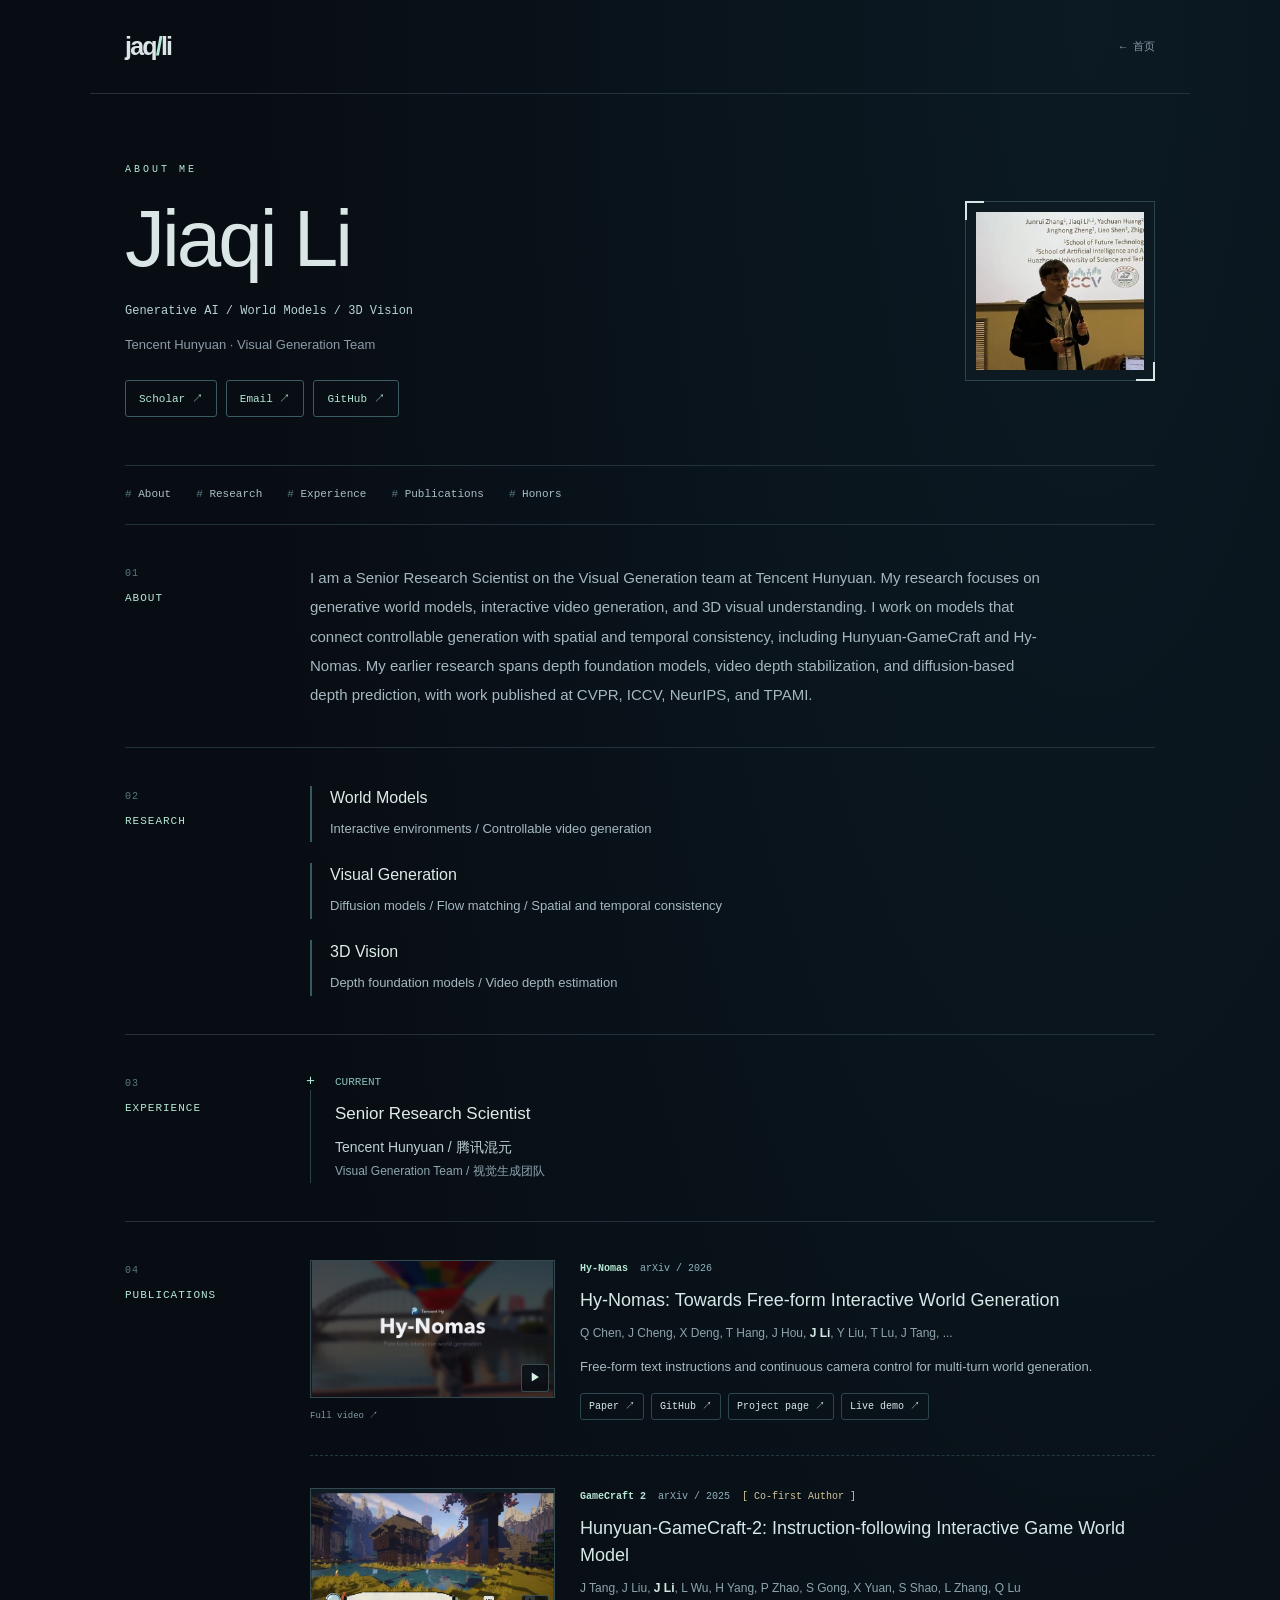
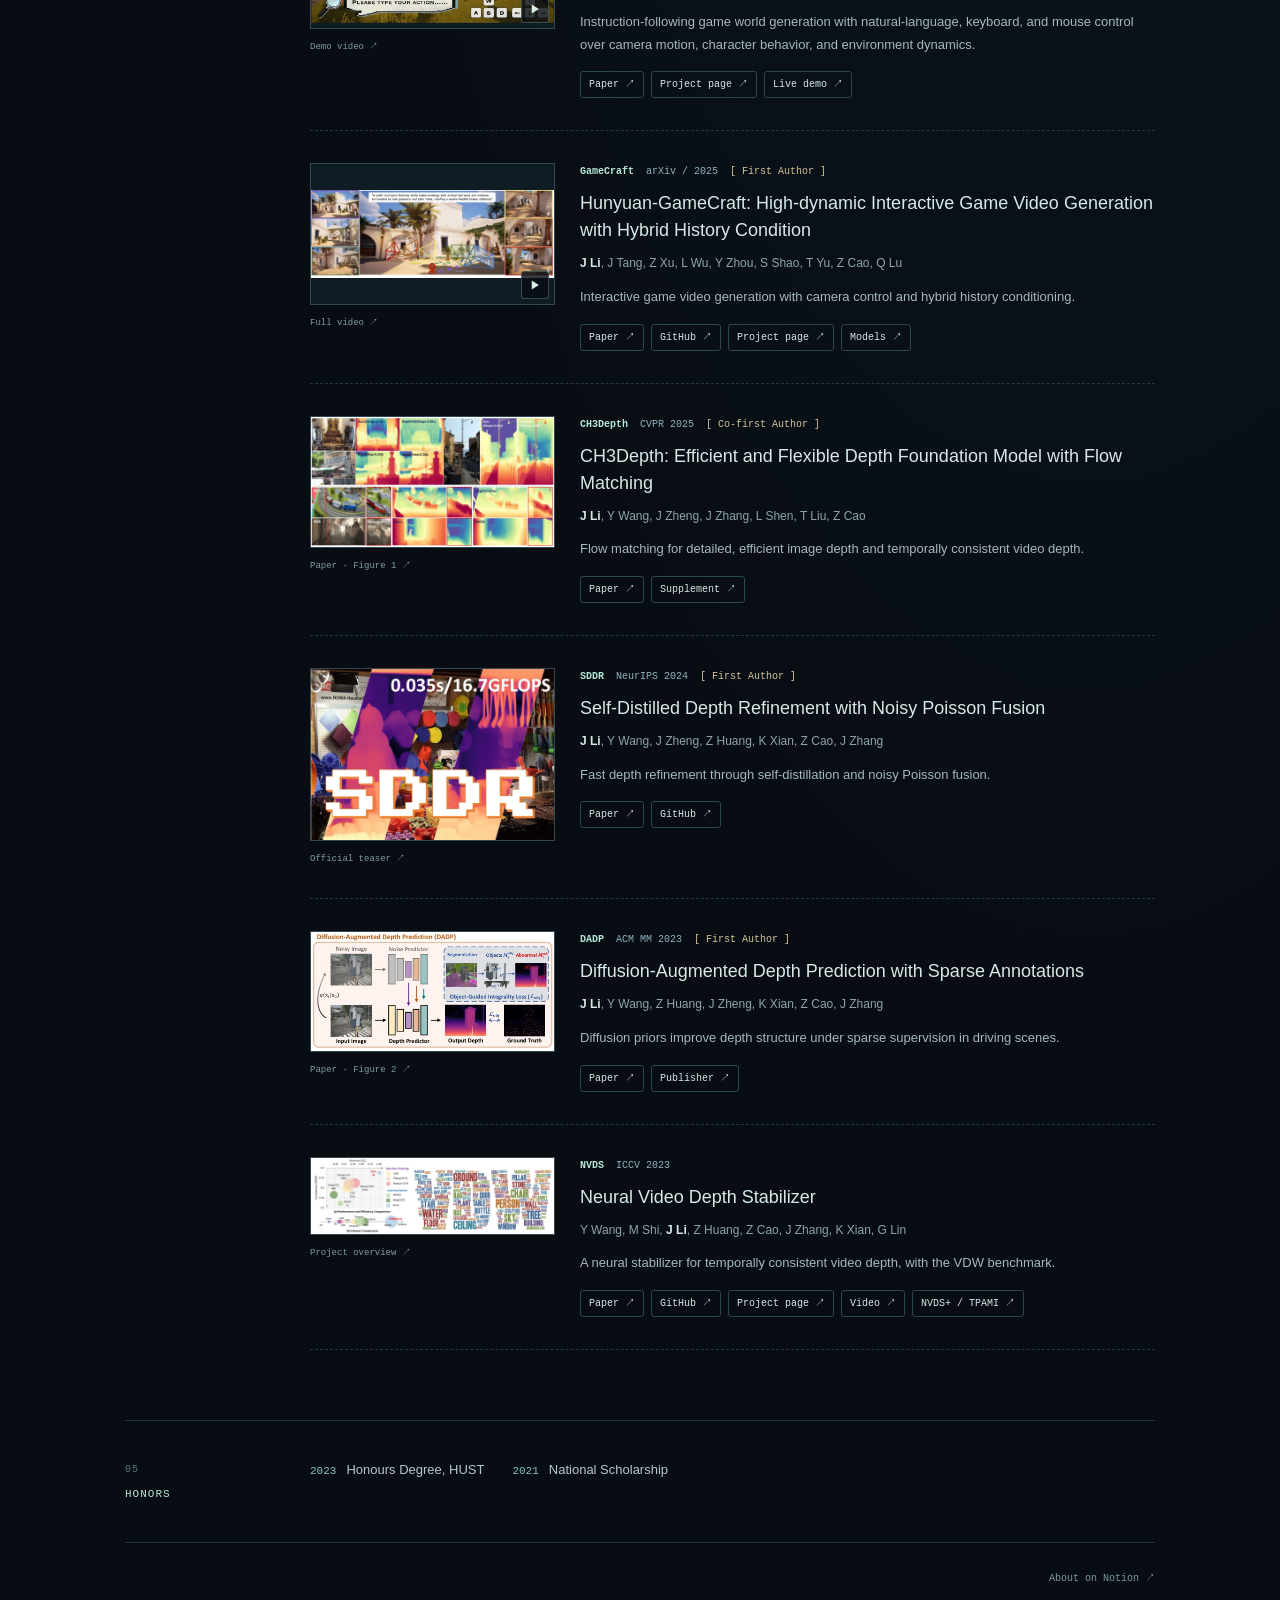
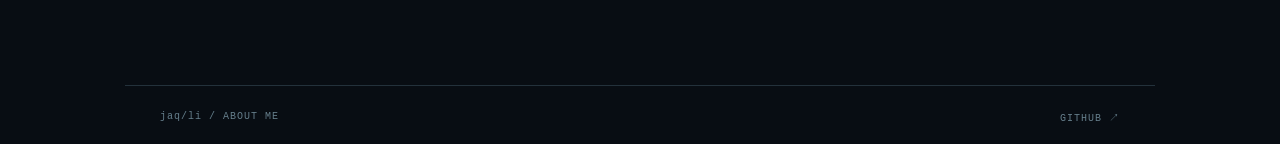
==== cv/index.html @ e21ba4c6 "Cycle scene lighting through the lamp and initialize from local visit time" ====
<!doctype html>
<html lang="zh-CN"><head><meta charset="UTF-8" /><script src="../navigation-boot.js?v=20261111-profile30"></script><meta name="viewport" content="width=device-width, initial-scale=1" /><meta name="theme-color" content="#080d13" /><meta name="description" content="Jiaqi Li — Senior Research Scientist at Tencent Hunyuan. World models, visual generation, 3D vision and selected publications." /><title>About Me — jaq/li</title><link rel="icon" href="../assets/favicon.svg" type="image/svg+xml" /><link rel="stylesheet" href="../styles.css?v=20261111-detail39" /><link rel="stylesheet" href="../profile.css?v=20261111-loops31" /><script type="module" src="../content.js?v=20261112-cycle52"></script></head>
<body class="document-page profile-page" data-section="cv">
<header class="document-header"><a class="wordmark" href="../">jaq<span>/</span>li</a><a class="back-link" href="../">← 首页</a></header>
<main class="document-main profile-main">
  <section class="profile-hero" aria-labelledby="profile-name">
    <div class="profile-intro"><p class="doc-kicker">ABOUT ME</p><h1 id="profile-name">Jiaqi Li</h1><p class="doc-lead" id="profile-lead">Generative AI / World Models / 3D Vision</p><p id="profile-affiliation" class="profile-affiliation"></p><div id="profile-links" class="profile-links"><a class="source-link" href="https://scholar.google.com/citations?user=i-2ghuYAAAAJ&amp;hl=zh-CN" target="_blank" rel="noopener noreferrer">Scholar ↗</a><a class="source-link" href="mailto:lijiaqi.work@outlook.com">Email ↗</a><a class="source-link" href="https://github.com/jaqli" target="_blank" rel="noopener noreferrer">GitHub ↗</a></div></div>
    <figure class="profile-portrait" id="profile-picture"><img id="profile-avatar" src="../assets/profile/jiaqi-li.jpg" width="256" height="241" alt="Jiaqi Li" fetchpriority="high" /></figure>
  </section>
  <nav id="profile-nav" class="profile-nav" aria-label="About Me 页面章节" hidden></nav>
  <div id="content"><section class="profile-section"><h2>ABOUT</h2><div><p>I am a Senior Research Scientist on the Visual Generation team at Tencent Hunyuan, working on generative world models, interactive video generation, and 3D visual understanding.</p><a class="source-link" href="https://familiar-koi-5e4.notion.site/About-fb5deb79d61040ebad5edaf10e8b7c6e?pvs=74" target="_blank" rel="noopener noreferrer">About on Notion ↗</a></div></section></div>
</main>
<footer class="document-footer"><span>jaq/li / ABOUT ME</span><a href="https://github.com/jaqli" target="_blank" rel="noopener noreferrer">GITHUB ↗</a></footer>
</body></html>
---- styles.css ----
:root { color-scheme: dark; font-family: "Courier New", "PingFang SC", "Microsoft YaHei", monospace; background: #080d13; color: #d9e6e5; --muted: #8b9ba7; --accent: #b5e7d5; --line: #23313b; }
* { box-sizing: border-box; }
body { margin: 0; }
a { color: inherit; text-decoration: none; }
button { font: inherit; cursor: pointer; }
a:focus-visible, button:focus-visible { outline: 2px solid var(--accent); outline-offset: 5px; }
[hidden] { display: none !important; }
.home { width: 100%; height: 100dvh; overflow: hidden; }
.scene-viewport { position: fixed; inset: 0; overflow-x: auto; overflow-y: hidden; scrollbar-width: none; touch-action: pan-x; overscroll-behavior: none; }
.scene-viewport::-webkit-scrollbar { display: none; }
.scene-world { position: absolute; top: calc((100dvh - max(100dvh, 66.6667vw)) / 3); left: 0; width: max(100vw, 150dvh); height: max(100dvh, 66.6667vw); }
.scene-image, .scene-ambience, .scene-art, .scene-poster, #scene-intro, #ascii-canvas, .hotspots { position: absolute; inset: 0; width: 100%; height: 100%; }
.scene-world { isolation: isolate; }
.scene-ambience { object-fit: fill; opacity: 0; }
.scene-ready .scene-ambience, .scene-fallback .scene-ambience { opacity: 1; }
/* Composite the entire artwork first: its opaque masks still hide underlying
   characters. Only then blend with the small, static source-color backing. */
.scene-art { isolation: isolate; mix-blend-mode: screen; pointer-events: none; }
.pixel-home .scene-art { mix-blend-mode: normal; }
.pixel-home #ascii-canvas, .pixel-home .scene-poster { image-rendering: pixelated; }
#screen-canvas { position: absolute; pointer-events: none; image-rendering: auto; opacity: 0; transition: opacity .18s ease; }
.scene-ready #screen-canvas { opacity: 1; }
.scene-image { object-fit: fill; opacity: 0; }
.scene-poster { object-fit: fill; display: none; }
#scene-intro { transition: opacity .16s ease; }
.scene-ready #scene-intro, .scene-fallback #scene-intro { opacity: 0; }
.scene-fallback .scene-poster { display: block; }
#ascii-canvas { opacity: 0; transition: opacity .18s ease; }
.motion-layers, .flight-layer { position:absolute; inset:0; pointer-events:none; opacity:0; transition:opacity .18s ease; }
.motion-layers canvas, .flight-layer canvas { position:absolute; left:0; top:0; transform-origin:0 0; }
.water-blend { position:absolute; isolation:isolate; pointer-events:none; }
.water-blend canvas { mix-blend-mode:plus-lighter; will-change:opacity; }
.motion-layers [data-floating], .flight-layer canvas { will-change:transform; }
.scene-ready #ascii-canvas, .scene-ready .motion-layers, .scene-ready .flight-layer { opacity: 1; }
.scene-ready .scene-poster { opacity: 0; }
.scene-ready .scene-image { opacity: 0; }
.scene-fallback .scene-image { opacity: .65; }
.hotspots { overflow: visible; }
.hotspot { cursor: pointer; outline: none; }
.hit-area { fill: transparent; stroke: transparent; stroke-width: 1.5; pointer-events: all; transition: fill .1s; }
.hotspot:not(.secret-hotspot):hover .hit-area, .hotspot:focus-visible .hit-area { fill: #b5e7d514; stroke: #b5e7d5a0; }
.secret-hotspot, .secret-hotspot .hit-area { cursor: default; }
.hotspot-label { pointer-events: all; }
.hotspot-label rect { fill: #0a1721db; stroke: #7cbdba88; stroke-width: .7; }
.hotspot-label text { fill: #cef7e6; font-size: 11px; letter-spacing: 1px; }
.scene-header { position: fixed; top: max(25px, env(safe-area-inset-top)); left: max(30px, env(safe-area-inset-left)); display: flex; align-items: center; gap: 20px; pointer-events: none; text-shadow: 0 2px 15px #000; }
.scene-header a { pointer-events: auto; }
.wordmark { font-family: Arial, sans-serif; font-size: 25px; font-weight: 700; letter-spacing: -1.8px; }
.wordmark span { color: var(--accent); }
.pan-hint { position: fixed; left: 50%; bottom: max(25px, env(safe-area-inset-bottom)); transform: translateX(-50%); margin: 0; white-space: nowrap; font-size: 9px; letter-spacing: 1px; padding: 8px 10px; border-radius: 3px; background: #08121ac7; color: #cfdddf; pointer-events: none; }
.pan-hint span { margin-right: 7px; }
.motion-toggle { position: fixed; right: max(25px, env(safe-area-inset-right)); bottom: max(20px, env(safe-area-inset-bottom)); width: 34px; height: 34px; border: 1px solid #a4c5cc4d; border-radius: 50%; color: #dcf1e5; background: #08121ab3; }
.motion-toggle:hover { border-color: var(--accent); }
.motion-toggle[aria-pressed="true"] { width: auto; padding: 0 13px; border-radius: 17px; font-size: 11px; }
.scene-status { position: fixed; left: max(23px, env(safe-area-inset-left)); bottom: max(70px, env(safe-area-inset-bottom)); width: 180px; margin: 0; background: #080d13db; padding: 11px 12px; border: 1px solid #54777b55; border-radius: 3px; font-size: 10px; letter-spacing: .5px; }
.progress-caption { display: flex; justify-content: space-between; margin-bottom: 8px; }
#scene-progress { appearance: none; display: block; border: 0; height: 3px; width: 100%; background: #284149; accent-color: #9de5cf; }
#scene-progress::-webkit-progress-bar { background: #284149; }
#scene-progress::-webkit-progress-value { background: #9de5cf; }
#scene-progress::-moz-progress-bar { background: #9de5cf; }
.no-script { position: fixed; inset: auto 15px 65px; background: #080d13; padding: 15px; font-size: 12px; }
.no-script a { display: inline-block; margin-left: 20px; text-decoration: underline; }
.visually-hidden { position: absolute; width: 1px; height: 1px; padding: 0; margin: -1px; overflow: hidden; clip: rect(0,0,0,0); white-space: nowrap; border: 0; }
.page-transition { position: fixed; inset: 0; z-index: 100; background: transparent; pointer-events: none; }
.page-transition canvas { width: 100%; height: 100%; }
.document-page { min-height: 100svh; background: radial-gradient(ellipse at 85% 0%, #12344355, transparent 55%), #080d13; }
.document-header { max-width: 1100px; margin: auto; padding: 32px 35px; display: flex; justify-content: space-between; align-items: center; border-bottom: 1px solid var(--line); font-size: 11px; }
.back-link { color: var(--muted); }
.back-link:hover { color: var(--accent); }
.document-main { max-width: 1000px; padding: 85px 35px 100px; margin: auto; }
.doc-kicker { font-size: 10px; letter-spacing: 3px; color: var(--accent); margin: 0 0 22px; }
.document-main h1 { font-family: Arial, "PingFang SC", sans-serif; font-size: clamp(48px, 8vw, 85px); font-weight: 400; letter-spacing: -3px; line-height: 1.05; margin: 0 0 27px; }
.doc-lead { max-width: 650px; font-family: Arial, "PingFang SC", sans-serif; line-height: 1.9; color: #99aeb5; font-size: 15px; }
.doc-divider { margin: 55px 0 30px; border: 0; border-top: 1px solid var(--line); }
.section-label { font-size: 10px; letter-spacing: 2px; color: var(--muted); font-weight: 400; margin: 0 0 25px; }
.empty-state { padding: 30px 0; color: #8296a0; font-size: 13px; line-height: 1.9; }
.source-link { display: inline-block; padding: 12px 16px; margin-top: 14px; border: 1px solid #395b61; border-radius: 3px; color: var(--accent); font-size: 12px; }
.source-link:hover { background: #b5e7d50d; }
.article-card { display: grid; grid-template-columns: 100px 1fr 25px; gap: 22px; align-items: baseline; padding: 27px 0; border-bottom: 1px solid var(--line); }
.article-date { font-size: 10px; color: var(--muted); }
.article-card h2 { font-family: Arial, "PingFang SC", sans-serif; font-size: 21px; font-weight: 400; margin: 0 0 10px; }
.article-card p { font-size: 12px; line-height: 1.8; color: #8fa5ad; margin: 0; }
.article-card:hover h2, .article-arrow { color: var(--accent); }
.article-body { font-family: Arial, "PingFang SC", sans-serif; color: #bacace; line-height: 1.95; font-size: 16px; overflow-wrap: anywhere; }
.article-body h2, .article-body h3 { color: #e4efeb; font-weight: 500; line-height: 1.4; margin: 2em 0 1em; }
.article-body a { color: var(--accent); text-decoration: underline; }
.article-body pre { white-space: pre-wrap; overflow-wrap: anywhere; padding: 22px; background: #101c27; border: 1px solid var(--line); border-radius: 4px; font-size: 13px; }
.article-body blockquote { margin-left: 0; padding-left: 22px; border-left: 2px solid #76bdc1; color: #94acb5; }
.article-body img { max-width: 100%; height: auto; }
.article-body figure { margin: 30px 0; }
.article-body figure img { display: block; margin: auto; border-radius: 4px; }
.article-body figcaption { text-align: center; color: var(--muted); font-size: 12px; margin-top: 10px; }
.article-body > p { white-space: pre-line; }
.profile-section { display: grid; grid-template-columns: 170px 1fr; gap: 35px; padding: 28px 0; border-bottom: 1px solid var(--line); }
.profile-section h2 { font-size: 11px; font-weight: 400; color: var(--accent); letter-spacing: 1px; }
.profile-section p { color: #a4b8bf; line-height: 1.9; margin: 0; font-size: 14px; }
.publication { padding-bottom: 24px; }
.publication a { color: #d6e9e7; font-family: Arial, sans-serif; font-size: 17px; line-height: 1.5; }
.publication p { font-size: 12px; margin-top: 8px; }
.document-footer { max-width: 1030px; margin: auto; padding: 25px 35px; border-top: 1px solid var(--line); font-size: 10px; letter-spacing: 1px; color: #657e8b; display: flex; justify-content: space-between; }

@media (max-width: 700px) {
  .scene-header { top: max(23px, env(safe-area-inset-top)); left: 23px; }
  .motion-toggle { right: 18px; }
  .document-header { padding: 24px; }
  .document-main { padding: 60px 24px 75px; }
  .article-card { grid-template-columns: 1fr 20px; gap: 12px; }
  .article-date { grid-column: 1 / -1; }
  .profile-section { grid-template-columns: 1fr; gap: 15px; }
  .document-footer { padding: 24px; font-size: 8px; }
}
@media (prefers-reduced-motion: reduce) { *, *::before, *::after { animation: none !important; transition: none !important; scroll-behavior: auto !important; } }

.route-arriving body > :not(script):not(.page-transition) { opacity: 0; }
.transition-leave { pointer-events: all; }
.is-leaving, .is-entering { overflow-x: clip; }
.is-leaving .document-main, .is-entering .document-main, .is-leaving .scene-viewport, .is-entering .scene-viewport { will-change: transform, opacity; }
@media (prefers-reduced-motion: reduce) { .route-arriving body > :not(script) { opacity: 1; } }

/* The hit target follows the actual pendant lamp in scene coordinates. */
.time-lamp { position:absolute; left:66.15%; top:1.56%; width:11.2%; height:7%; min-height:44px; padding:0; border:0; background:transparent; color:#e8ebcf; }
.time-lamp::after { content:''; position:absolute; inset:5px; border:1px solid transparent; border-radius:40% 40% 25% 25%; }
.time-lamp:hover::after, .time-lamp:focus-visible::after { border-color:#fff0b87a; background:#fff0b80b; }
.time-lamp:disabled { cursor:wait; }
.time-lamp-hint { position:absolute; top:100%; left:50%; transform:translateX(-50%); white-space:nowrap; padding:6px 9px; border:1px solid #a4c5cc55; border-radius:3px; background:#08121ade; color:#d8e6df; font-size:10px; letter-spacing:1px; opacity:0; pointer-events:none; transition:opacity .15s; }
.time-lamp:hover .time-lamp-hint, .time-lamp:focus-visible .time-lamp-hint { opacity:1; }
.scene-time-fade { position:absolute; inset:0; width:100%; height:100%; pointer-events:none; image-rendering:pixelated; }
.time-lamp-edge { top:max(25px,env(safe-area-inset-top)); bottom:auto; width:40px; height:40px; display:grid; place-items:center; }
.time-lamp-edge:disabled { cursor:wait; }
.home[data-scene-time="night"] #scene-intro { filter:brightness(.48) saturate(.75); }
.home[data-scene-time="dawn"] #scene-intro { filter:saturate(.86); }
---- profile.css ----
.profile-main { max-width: 1100px; padding-top: 70px; }
.profile-hero { display: grid; grid-template-columns: minmax(0,1fr) 190px; align-items: center; gap: 65px; padding-bottom: 48px; }
.profile-intro { min-width: 0; }
.profile-hero h1 { font-size: clamp(48px,7vw,80px); margin-bottom: 20px; }
.profile-hero .doc-lead { color: #b7d5d3; font: 12px/1.8 "Courier New", monospace; margin: 0; }
.profile-affiliation { color: #8b9ba7; font: 13px/1.6 Arial, sans-serif; margin: 12px 0 0; }
.profile-links { display: flex; flex-wrap: wrap; gap: 9px; margin-top: 25px; }
.profile-links .source-link { margin: 0; padding: 10px 13px; font-size: 11px; }
.profile-portrait { position: relative; margin: 0; padding: 10px; border: 1px solid #2c454d; background: #0d1a22; }
.profile-portrait::before, .profile-portrait::after { content: ""; position: absolute; width: 17px; height: 17px; border-color: var(--accent); pointer-events: none; }
.profile-portrait::before { top: -1px; left: -1px; border-top: 2px solid; border-left: 2px solid; }
.profile-portrait::after { bottom: -1px; right: -1px; border-bottom: 2px solid; border-right: 2px solid; }
.profile-portrait img { display: block; width: 100%; height: auto; }
.profile-nav { display: flex; flex-wrap: wrap; gap: 8px 25px; padding: 19px 0; border-top: 1px solid var(--line); border-bottom: 1px solid var(--line); }
.profile-nav a { color: #a9bfc5; font-size: 11px; line-height: 1.8; }
.profile-nav a::before { content: "# "; color: #557a83; }
.profile-nav a:hover { color: var(--accent); }
.profile-page .profile-section { grid-template-columns: 145px minmax(0,1fr); gap: 40px; padding: 38px 0; scroll-margin-top: 24px; }
.profile-page .profile-section > h2 { margin: 3px 0 0; font-size: 11px; text-transform: uppercase; line-height: 1.6; }
.section-number { display: block; font-size: 10px; color: #587780; margin-bottom: 8px; }
.profile-page .profile-section p { font-family: Arial, "PingFang SC", sans-serif; }
.profile-page .profile-section h3 { font: 500 17px/1.5 Arial, "PingFang SC", sans-serif; margin: 0 0 7px; color: #deece8; }
.profile-page .profile-bio { font-size: 15px; line-height: 1.95; max-width: 740px; }
.profile-timeline, .research-list, .honor-list { list-style: none; margin: 0; padding: 0; }
.profile-timeline li { position: relative; padding: 0 0 28px 24px; border-left: 1px solid #2b424b; }
.profile-timeline li:last-child { padding-bottom: 0; }
.profile-timeline li::before { content: "+"; position: absolute; left: -5px; top: 0; color: var(--accent); background: #080d13; font-size: 15px; }
.profile-page p.profile-date, .profile-date { font: 11px/1.7 "Courier New", monospace; color: #88c1bd; margin-bottom: 10px; white-space: nowrap; }
.profile-page .profile-institution { color: #bdd0d3; }
.profile-page p.profile-note { font-size: 12px; color: #8ea6b0; }
.research-list { display: grid; gap: 21px; }
.research-list li { border-left: 2px solid #355b60; padding-left: 18px; }
.profile-page .research-list h3 { font-size: 16px; }
.profile-page .research-list p { font-size: 13px; }
.profile-page p.profile-eyebrow { color: #68868f; font: 10px/1.5 "Courier New", monospace; letter-spacing: 1.5px; margin-bottom: 26px; }
.profile-page .publication { padding: 0 0 24px; margin-bottom: 24px; border-bottom: 1px dashed #233940; }
.profile-page .publication.has-media { display: grid; grid-template-columns: 245px minmax(0,1fr); gap: 25px; padding-bottom: 32px; margin-bottom: 32px; }
.publication-copy { min-width: 0; }
.publication-name { color: var(--accent); font-weight: bold; }
.profile-page .publication-authors strong { font-weight: 600; color: #d6e9e7; }
.profile-page p.publication-description { font-size: 13px; line-height: 1.75; margin-top: 11px; }
.publication-links { display: flex; flex-wrap: wrap; gap: 7px; margin-top: 15px; }
.profile-page .publication-links a { font: 10px/1.5 "Courier New", monospace; padding: 5px 8px; margin: 0; border-color: #2d474e; }
.publication-media { margin: 0; min-width: 0; align-self: start; }
.publication-preview, .publication-loop { display: block; width: 100%; border: 1px solid #334951; background: #101c23; padding: 0; }
.publication-media img { display: block; width: 100%; height: auto; }
.publication-loop { position: relative; overflow: hidden; }
.publication-loop img, .publication-loop video { position: absolute; inset: 0; width: 100%; height: 100%; object-fit: contain; }
.publication-loop video { display: block; opacity: 0; }
.publication-loop.has-video video { opacity: 1; }
.publication-loop.has-video img { visibility: hidden; }
.publication-toggle { position: absolute; bottom: 5px; right: 5px; z-index: 1; display: grid; place-items: center; min-width: 28px; min-height: 28px; padding: 4px; font: 11px monospace; color: #d7eee3; border: 1px solid #68878380; border-radius: 3px; background: #080d13cc; }
.publication-toggle:hover { background: #163c3f; border-color: var(--accent); }
.publication-media figcaption { margin-top: 7px; }
.profile-page .publication-media figcaption a { font: 9px/1.6 "Courier New", monospace; color: #809ba5; }
.publication-preview:hover { border-color: #78a5a4; }
.profile-page .publication h3 { margin-bottom: 9px; }
.profile-page .publication h3 a { font-size: 18px; }
.profile-page .publication h3 a:hover { color: var(--accent); text-decoration: underline; text-underline-offset: 4px; }
.publication-meta { display: flex; gap: 12px; flex-wrap: wrap; align-items: baseline; color: #8eb2bd; font-size: 10px; line-height: 1.8; margin-bottom: 9px; }
.profile-badge { color: #d4c39a; font: 10px/1.8 "Courier New", monospace; }
.profile-badge::before { content: "[ "; }.profile-badge::after { content: " ]"; }
.profile-page .publication-authors { font-size: 12px; color: #8da4ad; line-height: 1.8; }
.honor-list { display: flex; flex-wrap: wrap; gap: 10px 28px; align-items: start; }
.honor-list li { display: flex; align-items: baseline; gap: 10px; }
.honor-list .profile-date { margin: 0; }
.honor-title { color: #b5c9cc; font: 13px/1.7 Arial, sans-serif; }
.profile-source { margin: 28px 0 0; color: #7c9a9f; font-size: 10px; text-align: right; }
.profile-source a:hover { color: var(--accent); }
@media(max-width:1000px) {
  .profile-page .publication.has-media { grid-template-columns: 1fr; gap: 17px; }
  .publication-media { max-width: 420px; width: 100%; }
}
@media(max-width:700px) {
  .profile-main { padding-top: 45px; }
  .profile-hero { grid-template-columns: minmax(0,1fr) 115px; gap: 20px; align-items: start; padding-bottom: 30px; }
  .profile-hero h1 { font-size: 48px; letter-spacing: -2px; margin-bottom: 15px; }
  .profile-hero .doc-lead { font-size: 10px; }
  .profile-hero .doc-kicker { margin-bottom: 18px; font-size: 9px; }
  .profile-affiliation { font-size: 11px; }
  .profile-portrait { padding: 6px; }
  .profile-links { gap: 7px; margin-top: 20px; }
  .profile-links .source-link { font-size: 10px; padding: 8px 10px; }
  .profile-nav { gap: 9px 19px; }
  .profile-page .profile-section { grid-template-columns: 1fr; gap: 21px; padding: 30px 0; }
  .section-number { display: inline; margin-right: 12px; }
  .profile-page .profile-bio { font-size: 14px; }
  .profile-page .publication h3 a { font-size: 17px; }
  .honor-list li { gap: 10px; }
}
@media(max-width:370px) { .profile-hero { grid-template-columns: minmax(0,1fr) 90px; gap: 14px; }.profile-hero h1 { font-size: 40px; } }
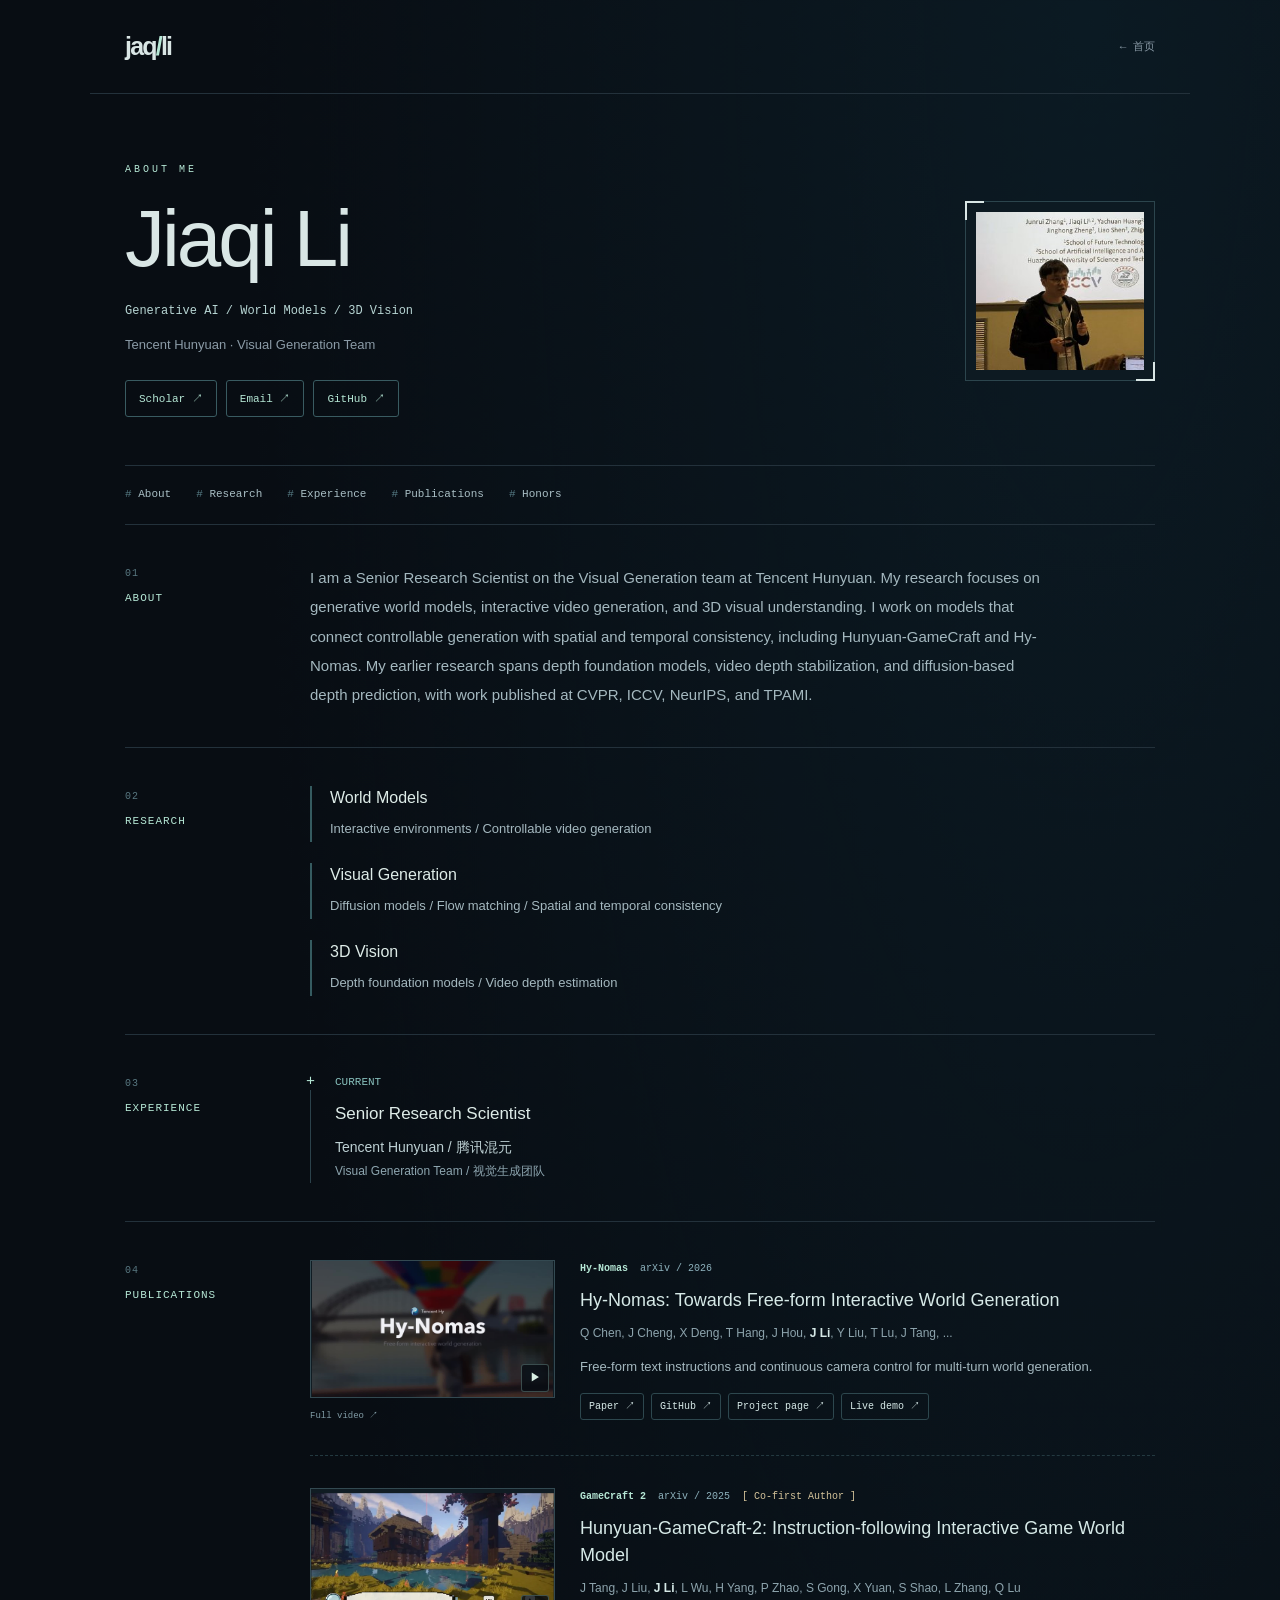
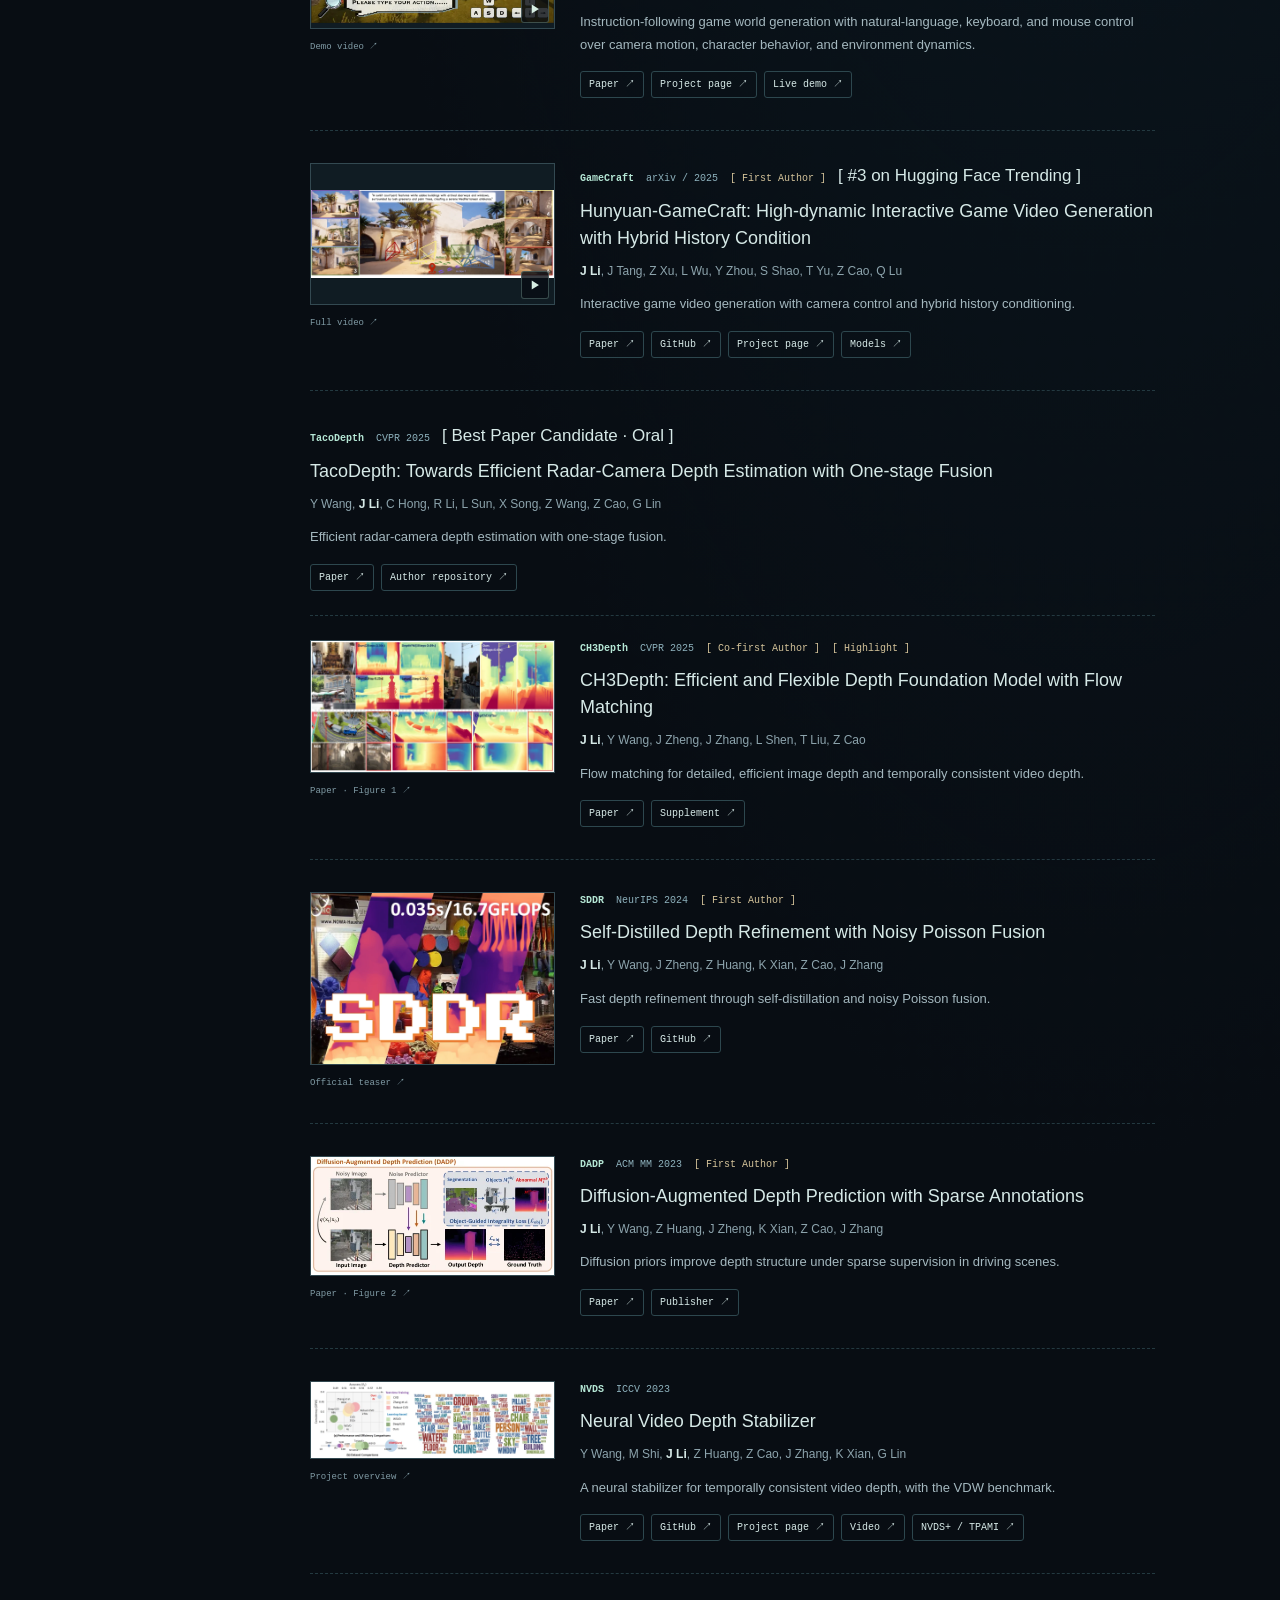
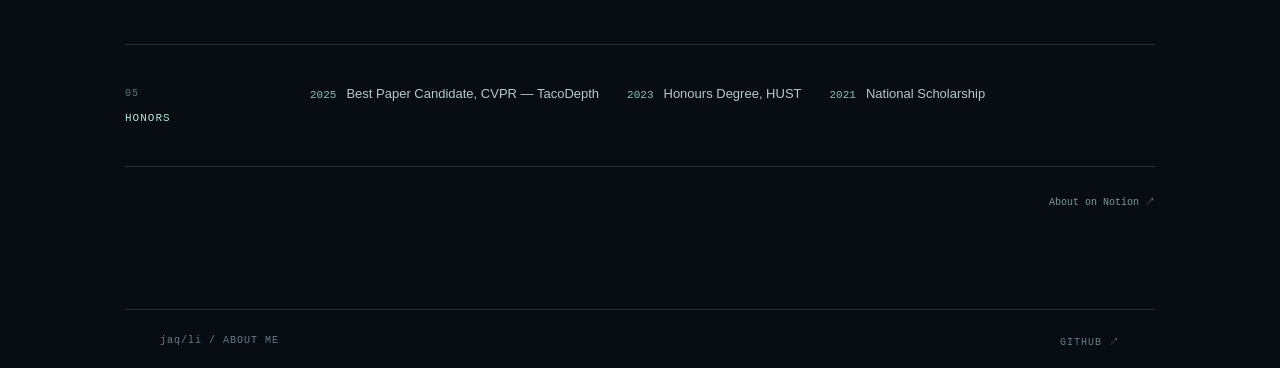
==== commit 525da9cc: "Add research honors and GameCraft trending distinction" ====
--- a/cv/index.html
+++ b/cv/index.html
@@ -1,5 +1,5 @@
 <!doctype html>
-<html lang="zh-CN"><head><meta charset="UTF-8" /><script src="../navigation-boot.js?v=20261111-profile30"></script><meta name="viewport" content="width=device-width, initial-scale=1" /><meta name="theme-color" content="#080d13" /><meta name="description" content="Jiaqi Li — Senior Research Scientist at Tencent Hunyuan. World models, visual generation, 3D vision and selected publications." /><title>About Me — jaq/li</title><link rel="icon" href="../assets/favicon.svg" type="image/svg+xml" /><link rel="stylesheet" href="../styles.css?v=20261111-detail39" /><link rel="stylesheet" href="../profile.css?v=20261111-loops31" /><script type="module" src="../content.js?v=20261112-cycle52"></script></head>
+<html lang="zh-CN"><head><meta charset="UTF-8" /><script src="../navigation-boot.js?v=20261111-profile30"></script><meta name="viewport" content="width=device-width, initial-scale=1" /><meta name="theme-color" content="#080d13" /><meta name="description" content="Jiaqi Li — Senior Research Scientist at Tencent Hunyuan. World models, visual generation, 3D vision and selected publications." /><title>About Me — jaq/li</title><link rel="icon" href="../assets/favicon.svg" type="image/svg+xml" /><link rel="stylesheet" href="../styles.css?v=20261111-detail39" /><link rel="stylesheet" href="../profile.css?v=20261111-loops31" /><script type="module" src="../content.js?v=20261115-honors"></script></head>
 <body class="document-page profile-page" data-section="cv">
 <header class="document-header"><a class="wordmark" href="../">jaq<span>/</span>li</a><a class="back-link" href="../">← 首页</a></header>
 <main class="document-main profile-main">
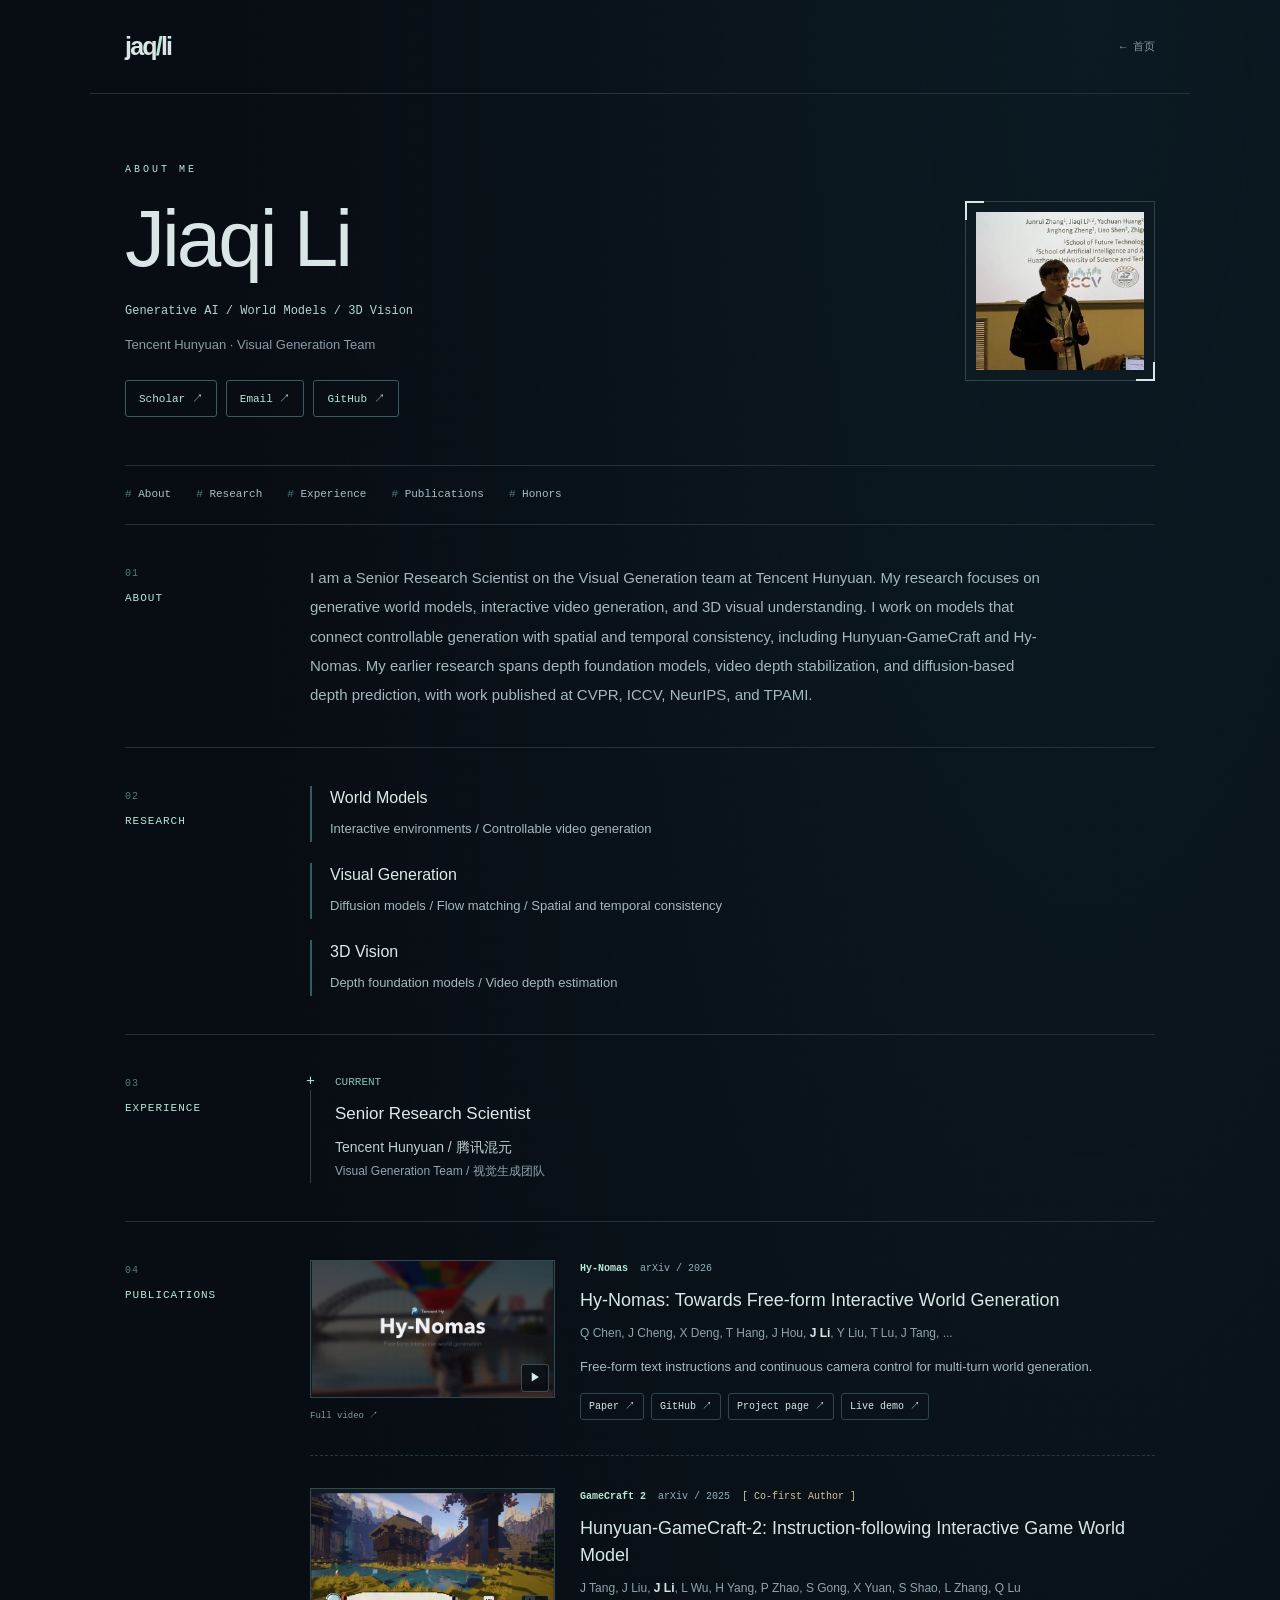
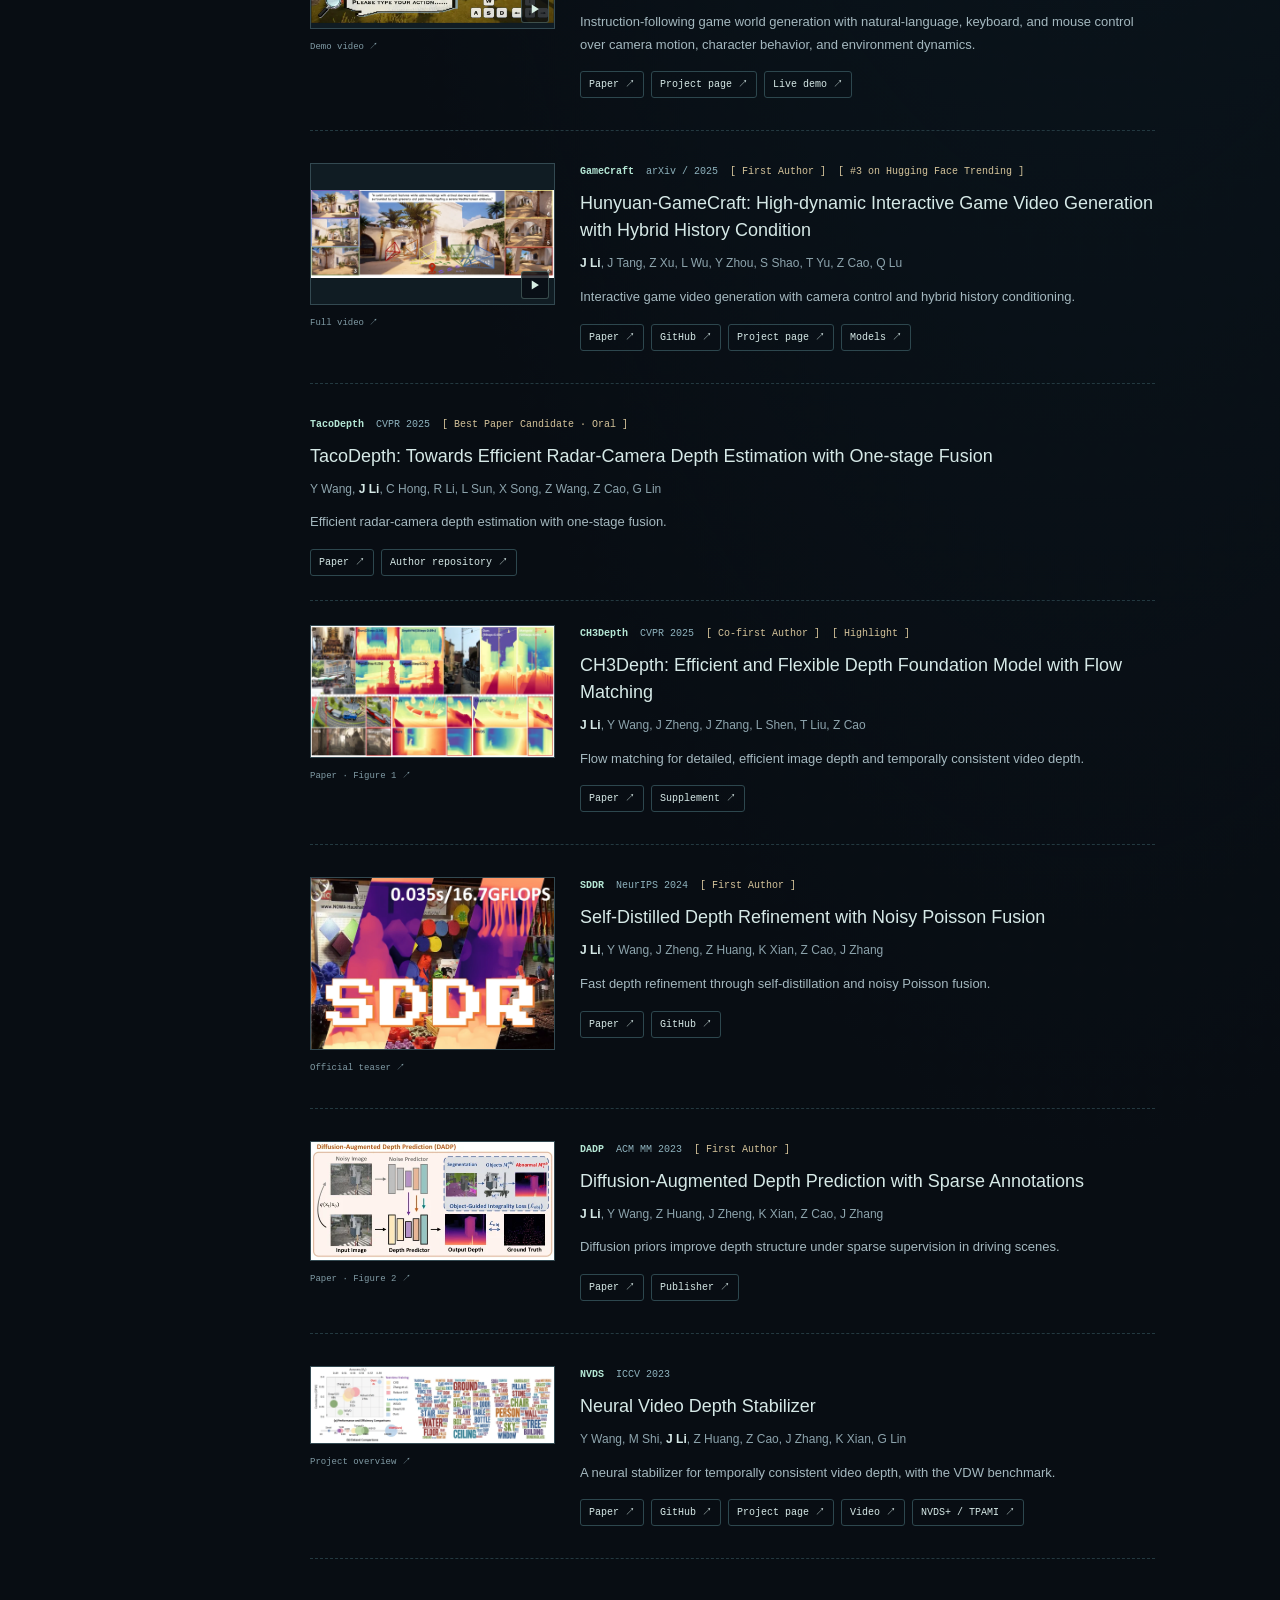
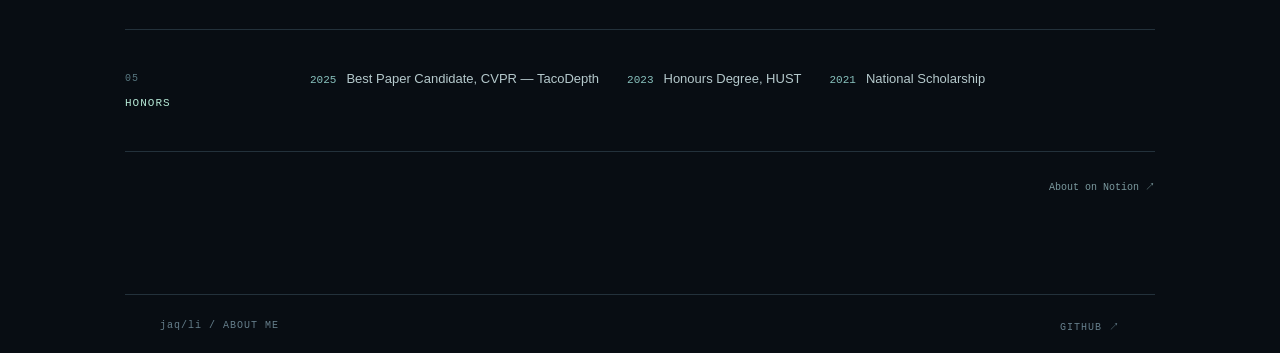
==== commit 43e9774c: "Keep linked research badges consistent with author labels" ====
--- a/cv/index.html
+++ b/cv/index.html
@@ -1,5 +1,5 @@
 <!doctype html>
-<html lang="zh-CN"><head><meta charset="UTF-8" /><script src="../navigation-boot.js?v=20261111-profile30"></script><meta name="viewport" content="width=device-width, initial-scale=1" /><meta name="theme-color" content="#080d13" /><meta name="description" content="Jiaqi Li — Senior Research Scientist at Tencent Hunyuan. World models, visual generation, 3D vision and selected publications." /><title>About Me — jaq/li</title><link rel="icon" href="../assets/favicon.svg" type="image/svg+xml" /><link rel="stylesheet" href="../styles.css?v=20261111-detail39" /><link rel="stylesheet" href="../profile.css?v=20261111-loops31" /><script type="module" src="../content.js?v=20261115-honors"></script></head>
+<html lang="zh-CN"><head><meta charset="UTF-8" /><script src="../navigation-boot.js?v=20261111-profile30"></script><meta name="viewport" content="width=device-width, initial-scale=1" /><meta name="theme-color" content="#080d13" /><meta name="description" content="Jiaqi Li — Senior Research Scientist at Tencent Hunyuan. World models, visual generation, 3D vision and selected publications." /><title>About Me — jaq/li</title><link rel="icon" href="../assets/favicon.svg" type="image/svg+xml" /><link rel="stylesheet" href="../styles.css?v=20261111-detail39" /><link rel="stylesheet" href="../profile.css?v=20261115-badges" /><script type="module" src="../content.js?v=20261115-honors"></script></head>
 <body class="document-page profile-page" data-section="cv">
 <header class="document-header"><a class="wordmark" href="../">jaq<span>/</span>li</a><a class="back-link" href="../">← 首页</a></header>
 <main class="document-main profile-main">
--- a/profile.css
+++ b/profile.css
@@ -58,7 +58,7 @@
 .profile-page .publication h3 a { font-size: 18px; }
 .profile-page .publication h3 a:hover { color: var(--accent); text-decoration: underline; text-underline-offset: 4px; }
 .publication-meta { display: flex; gap: 12px; flex-wrap: wrap; align-items: baseline; color: #8eb2bd; font-size: 10px; line-height: 1.8; margin-bottom: 9px; }
-.profile-badge { color: #d4c39a; font: 10px/1.8 "Courier New", monospace; }
+.profile-page .publication-meta .profile-badge { color: #d4c39a; font: 10px/1.8 "Courier New", monospace; }
 .profile-badge::before { content: "[ "; }.profile-badge::after { content: " ]"; }
 .profile-page .publication-authors { font-size: 12px; color: #8da4ad; line-height: 1.8; }
 .honor-list { display: flex; flex-wrap: wrap; gap: 10px 28px; align-items: start; }
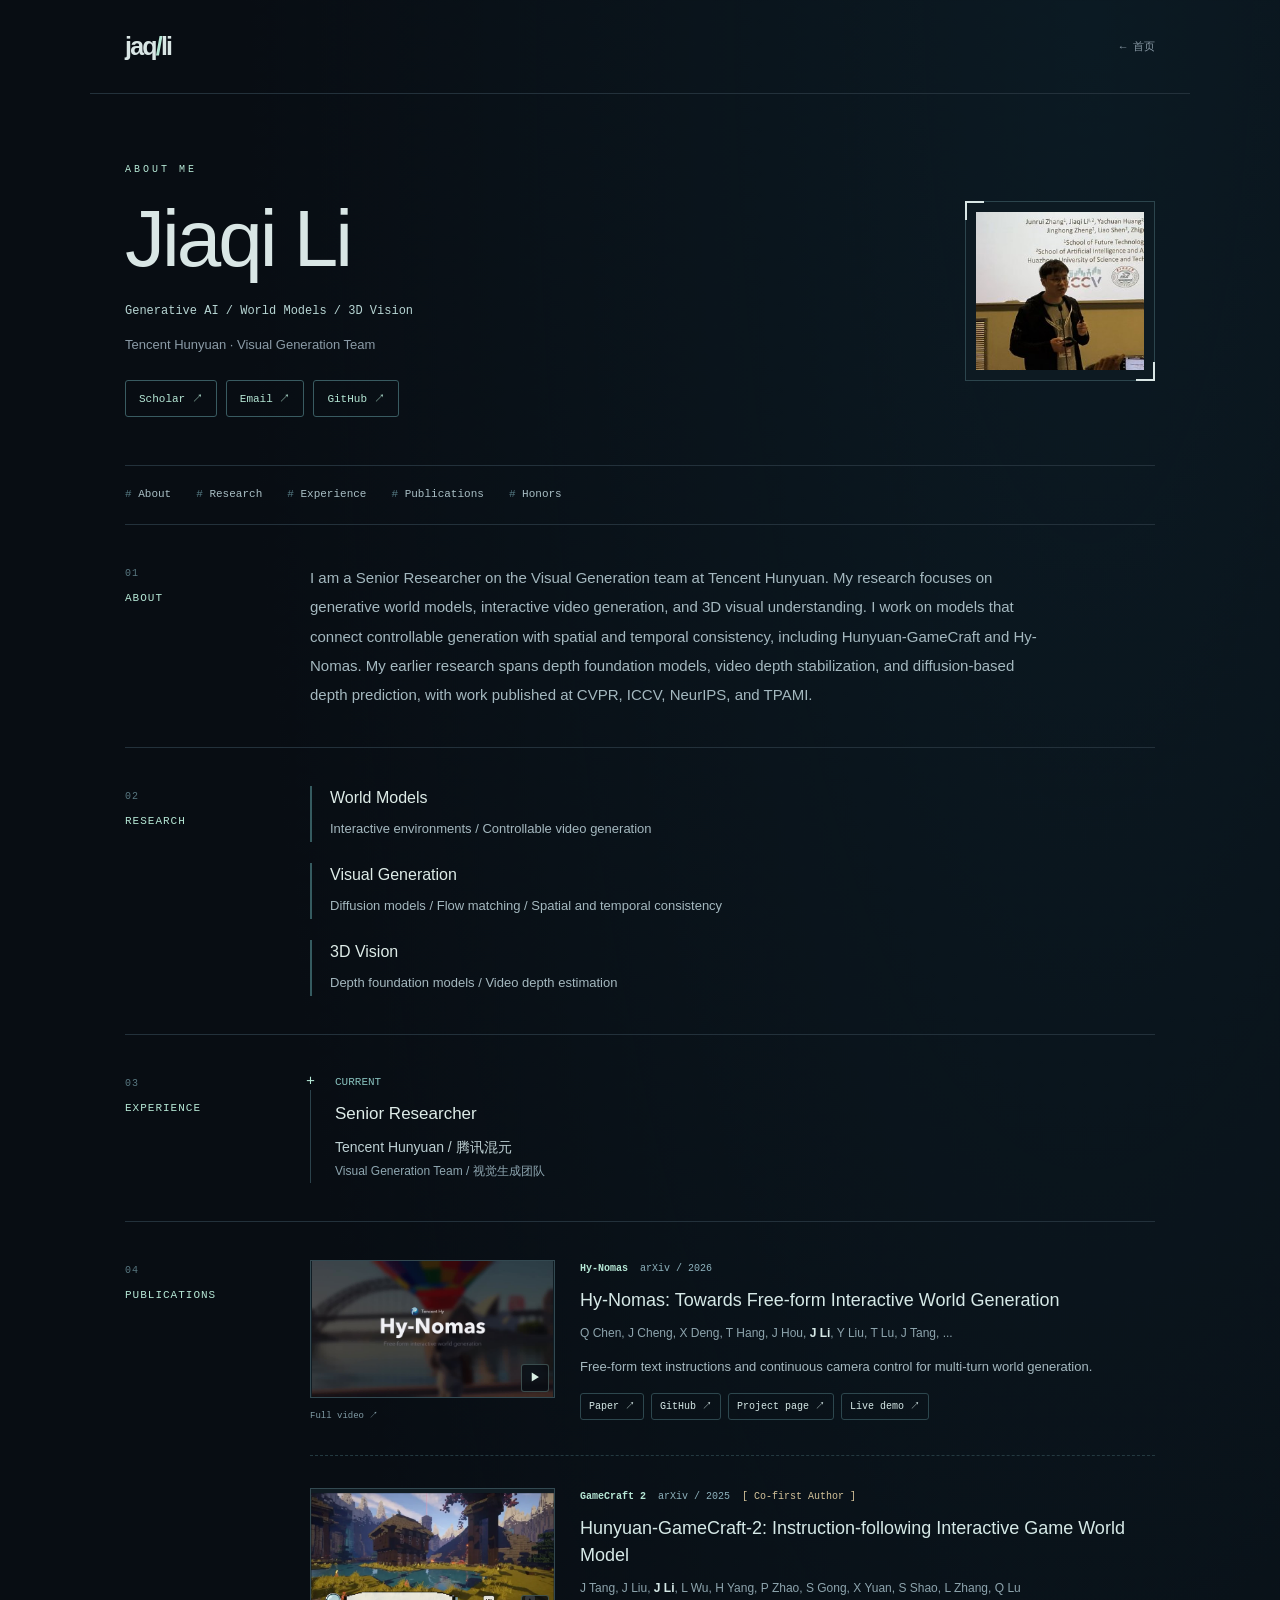
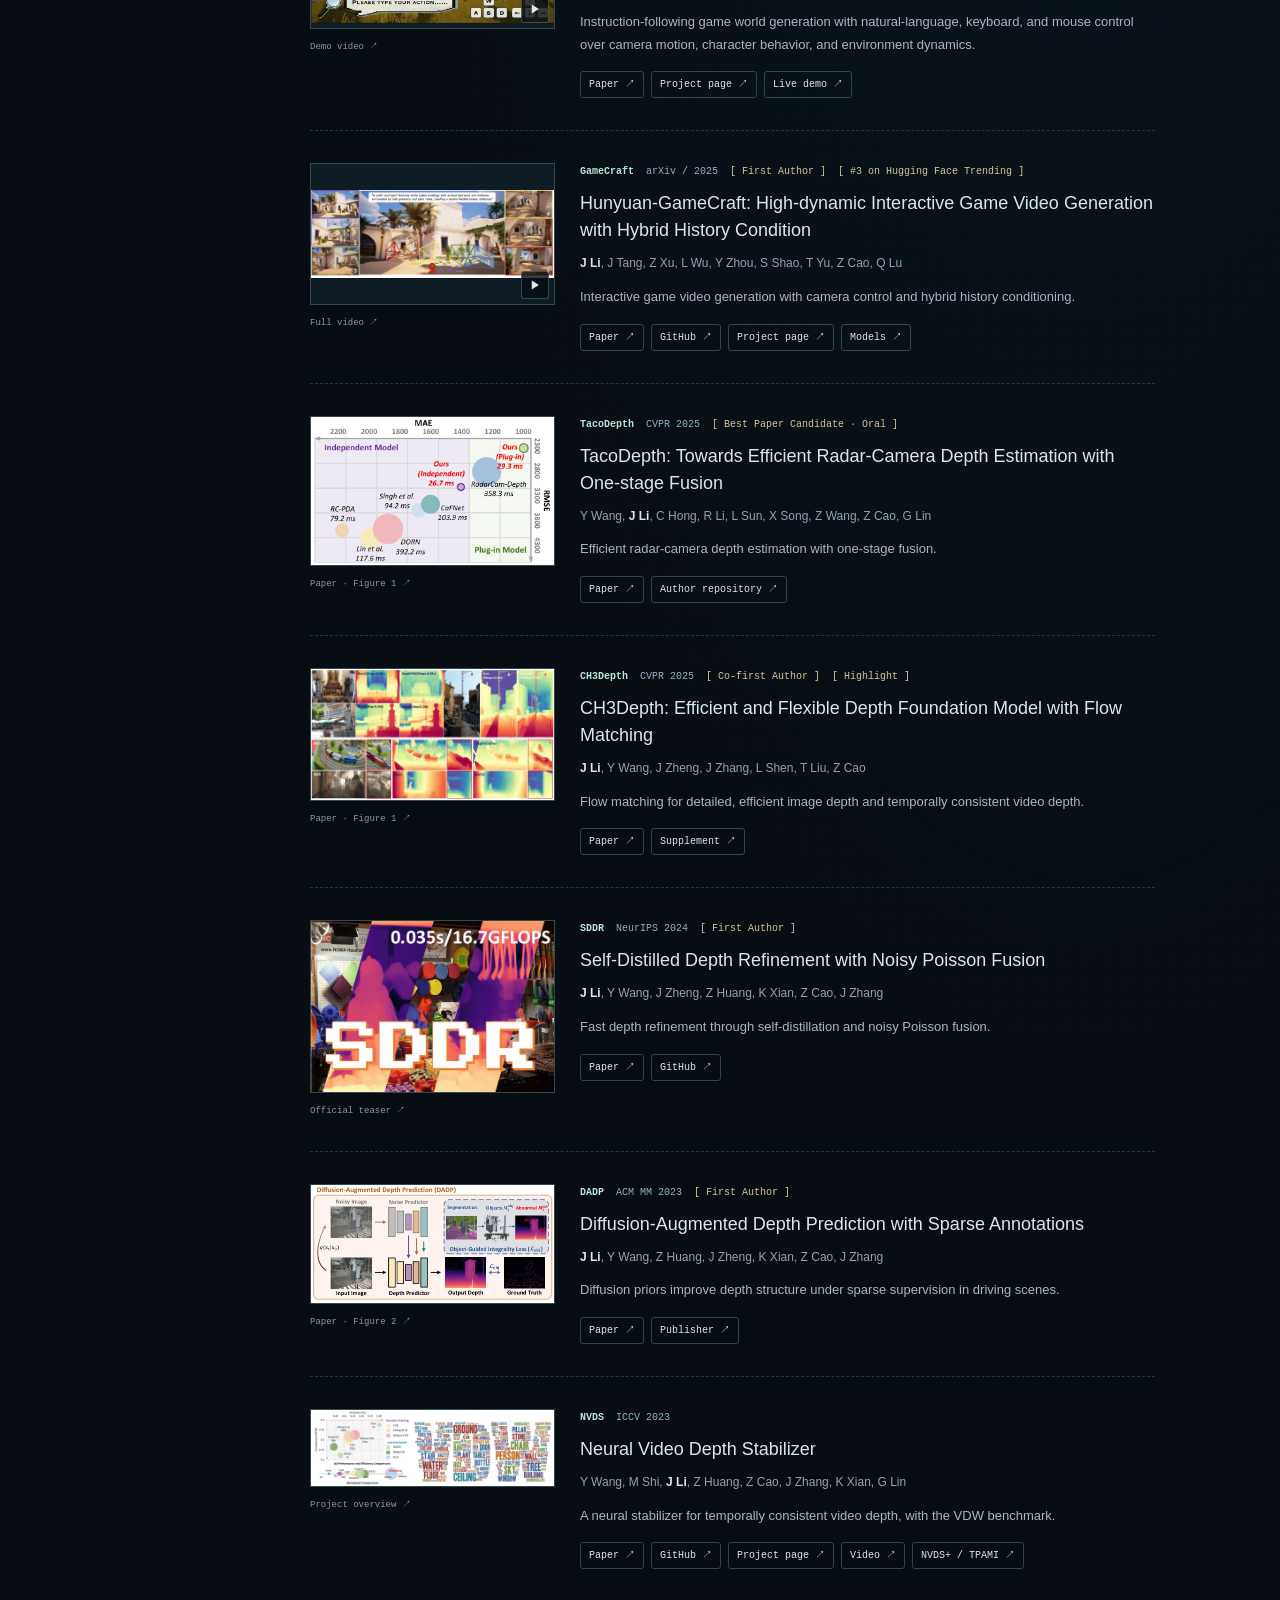
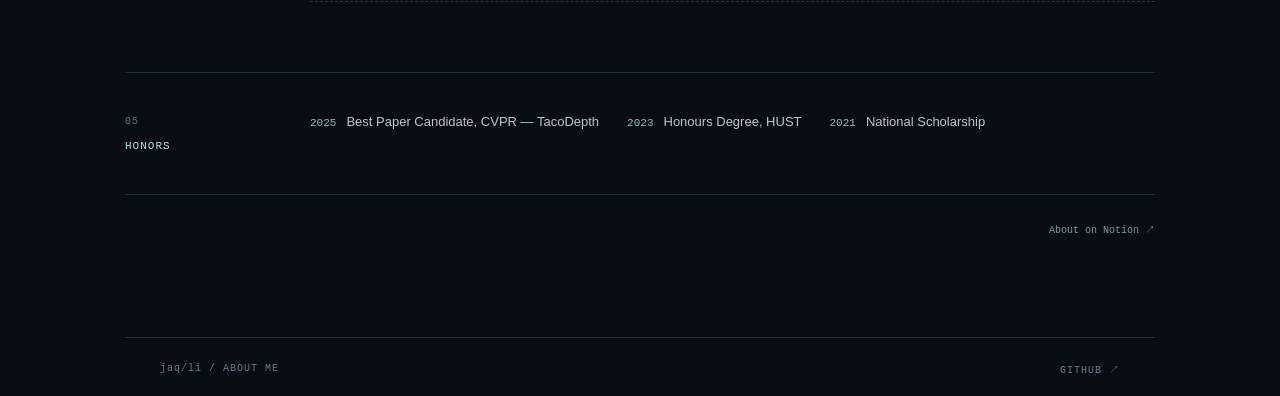
==== commit 31e8aaae: "Add TacoDepth preview and update research role" ====
--- a/cv/index.html
+++ b/cv/index.html
@@ -1,5 +1,5 @@
 <!doctype html>
-<html lang="zh-CN"><head><meta charset="UTF-8" /><script src="../navigation-boot.js?v=20261111-profile30"></script><meta name="viewport" content="width=device-width, initial-scale=1" /><meta name="theme-color" content="#080d13" /><meta name="description" content="Jiaqi Li — Senior Research Scientist at Tencent Hunyuan. World models, visual generation, 3D vision and selected publications." /><title>About Me — jaq/li</title><link rel="icon" href="../assets/favicon.svg" type="image/svg+xml" /><link rel="stylesheet" href="../styles.css?v=20261111-detail39" /><link rel="stylesheet" href="../profile.css?v=20261115-badges" /><script type="module" src="../content.js?v=20261115-honors"></script></head>
+<html lang="zh-CN"><head><meta charset="UTF-8" /><script src="../navigation-boot.js?v=20261111-profile30"></script><meta name="viewport" content="width=device-width, initial-scale=1" /><meta name="theme-color" content="#080d13" /><meta name="description" content="Jiaqi Li — Senior Researcher at Tencent Hunyuan. World models, visual generation, 3D vision and selected publications." /><title>About Me — jaq/li</title><link rel="icon" href="../assets/favicon.svg" type="image/svg+xml" /><link rel="stylesheet" href="../styles.css?v=20261111-detail39" /><link rel="stylesheet" href="../profile.css?v=20261115-badges" /><script type="module" src="../content.js?v=20261116-tacodepth"></script></head>
 <body class="document-page profile-page" data-section="cv">
 <header class="document-header"><a class="wordmark" href="../">jaq<span>/</span>li</a><a class="back-link" href="../">← 首页</a></header>
 <main class="document-main profile-main">
@@ -8,7 +8,7 @@
     <figure class="profile-portrait" id="profile-picture"><img id="profile-avatar" src="../assets/profile/jiaqi-li.jpg" width="256" height="241" alt="Jiaqi Li" fetchpriority="high" /></figure>
   </section>
   <nav id="profile-nav" class="profile-nav" aria-label="About Me 页面章节" hidden></nav>
-  <div id="content"><section class="profile-section"><h2>ABOUT</h2><div><p>I am a Senior Research Scientist on the Visual Generation team at Tencent Hunyuan, working on generative world models, interactive video generation, and 3D visual understanding.</p><a class="source-link" href="https://familiar-koi-5e4.notion.site/About-fb5deb79d61040ebad5edaf10e8b7c6e?pvs=74" target="_blank" rel="noopener noreferrer">About on Notion ↗</a></div></section></div>
+  <div id="content"><section class="profile-section"><h2>ABOUT</h2><div><p>I am a Senior Researcher on the Visual Generation team at Tencent Hunyuan, working on generative world models, interactive video generation, and 3D visual understanding.</p><a class="source-link" href="https://familiar-koi-5e4.notion.site/About-fb5deb79d61040ebad5edaf10e8b7c6e?pvs=74" target="_blank" rel="noopener noreferrer">About on Notion ↗</a></div></section></div>
 </main>
 <footer class="document-footer"><span>jaq/li / ABOUT ME</span><a href="https://github.com/jaqli" target="_blank" rel="noopener noreferrer">GITHUB ↗</a></footer>
 </body></html>
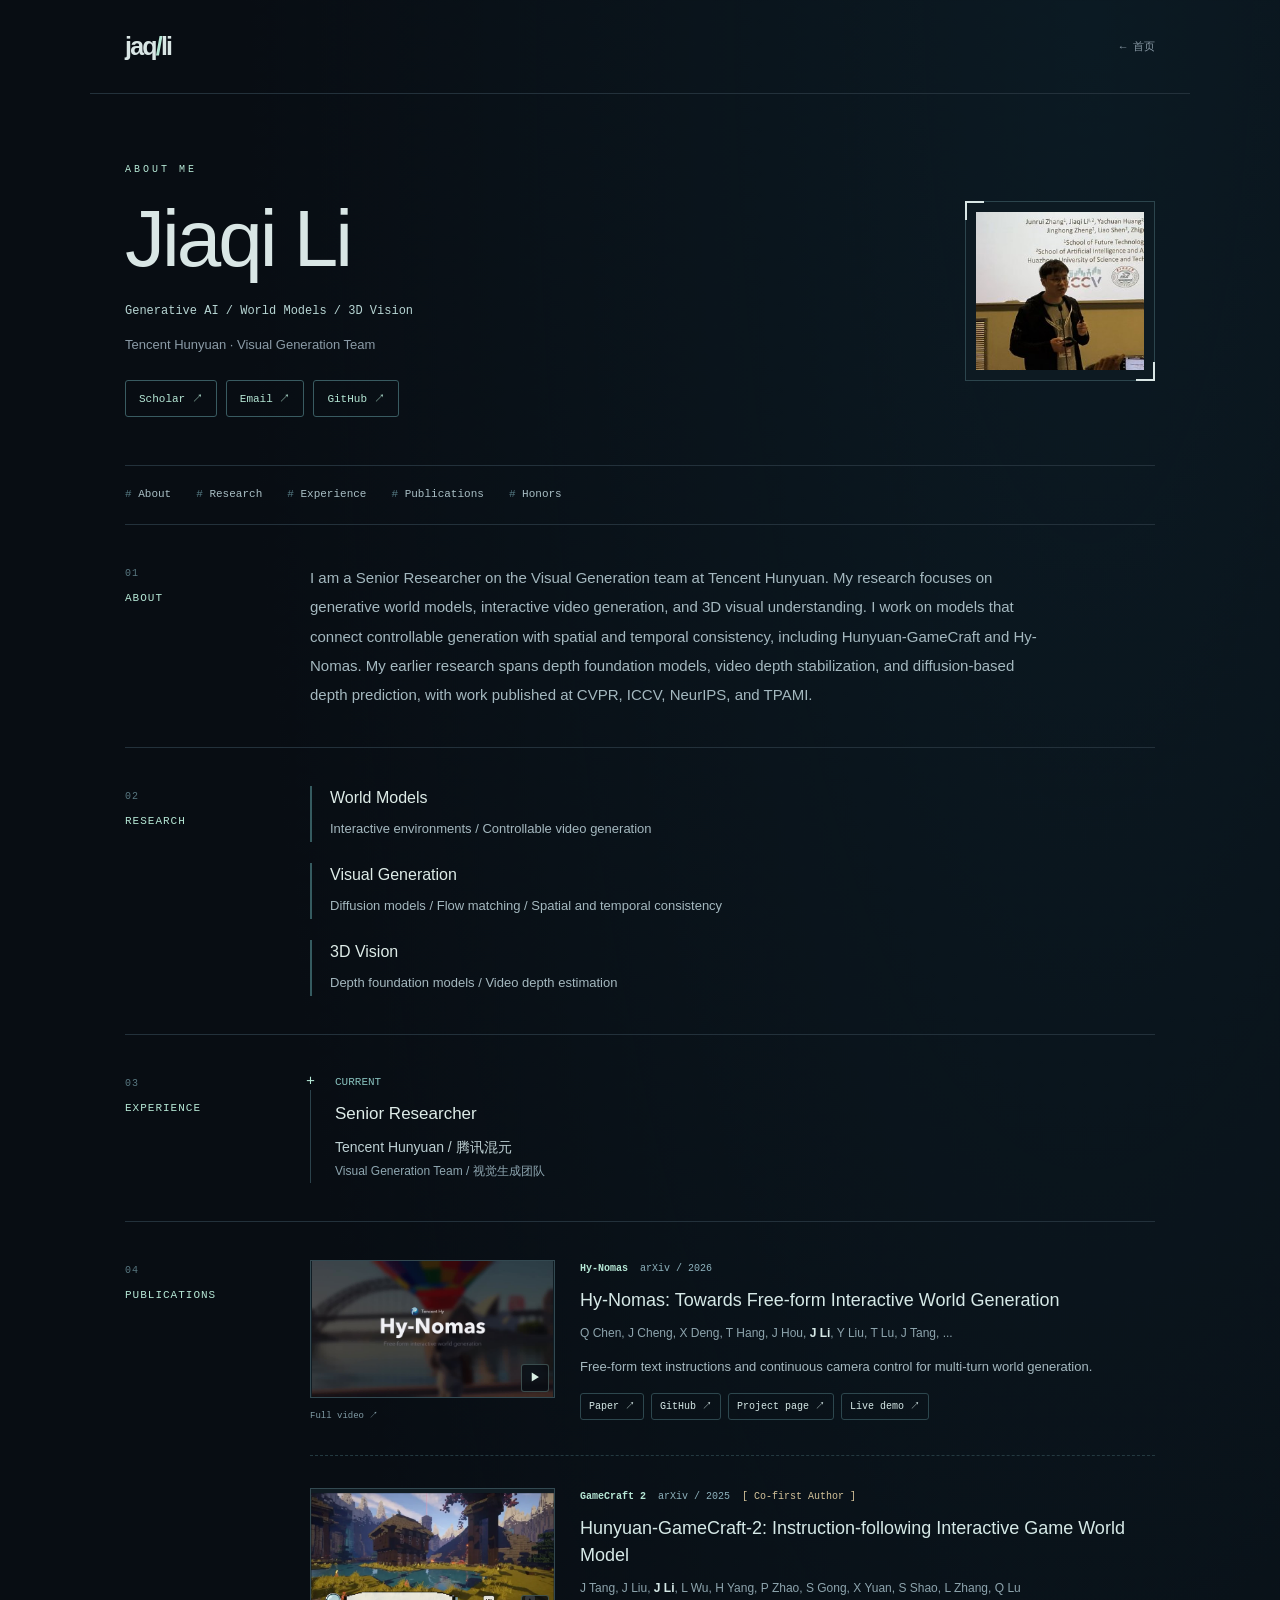
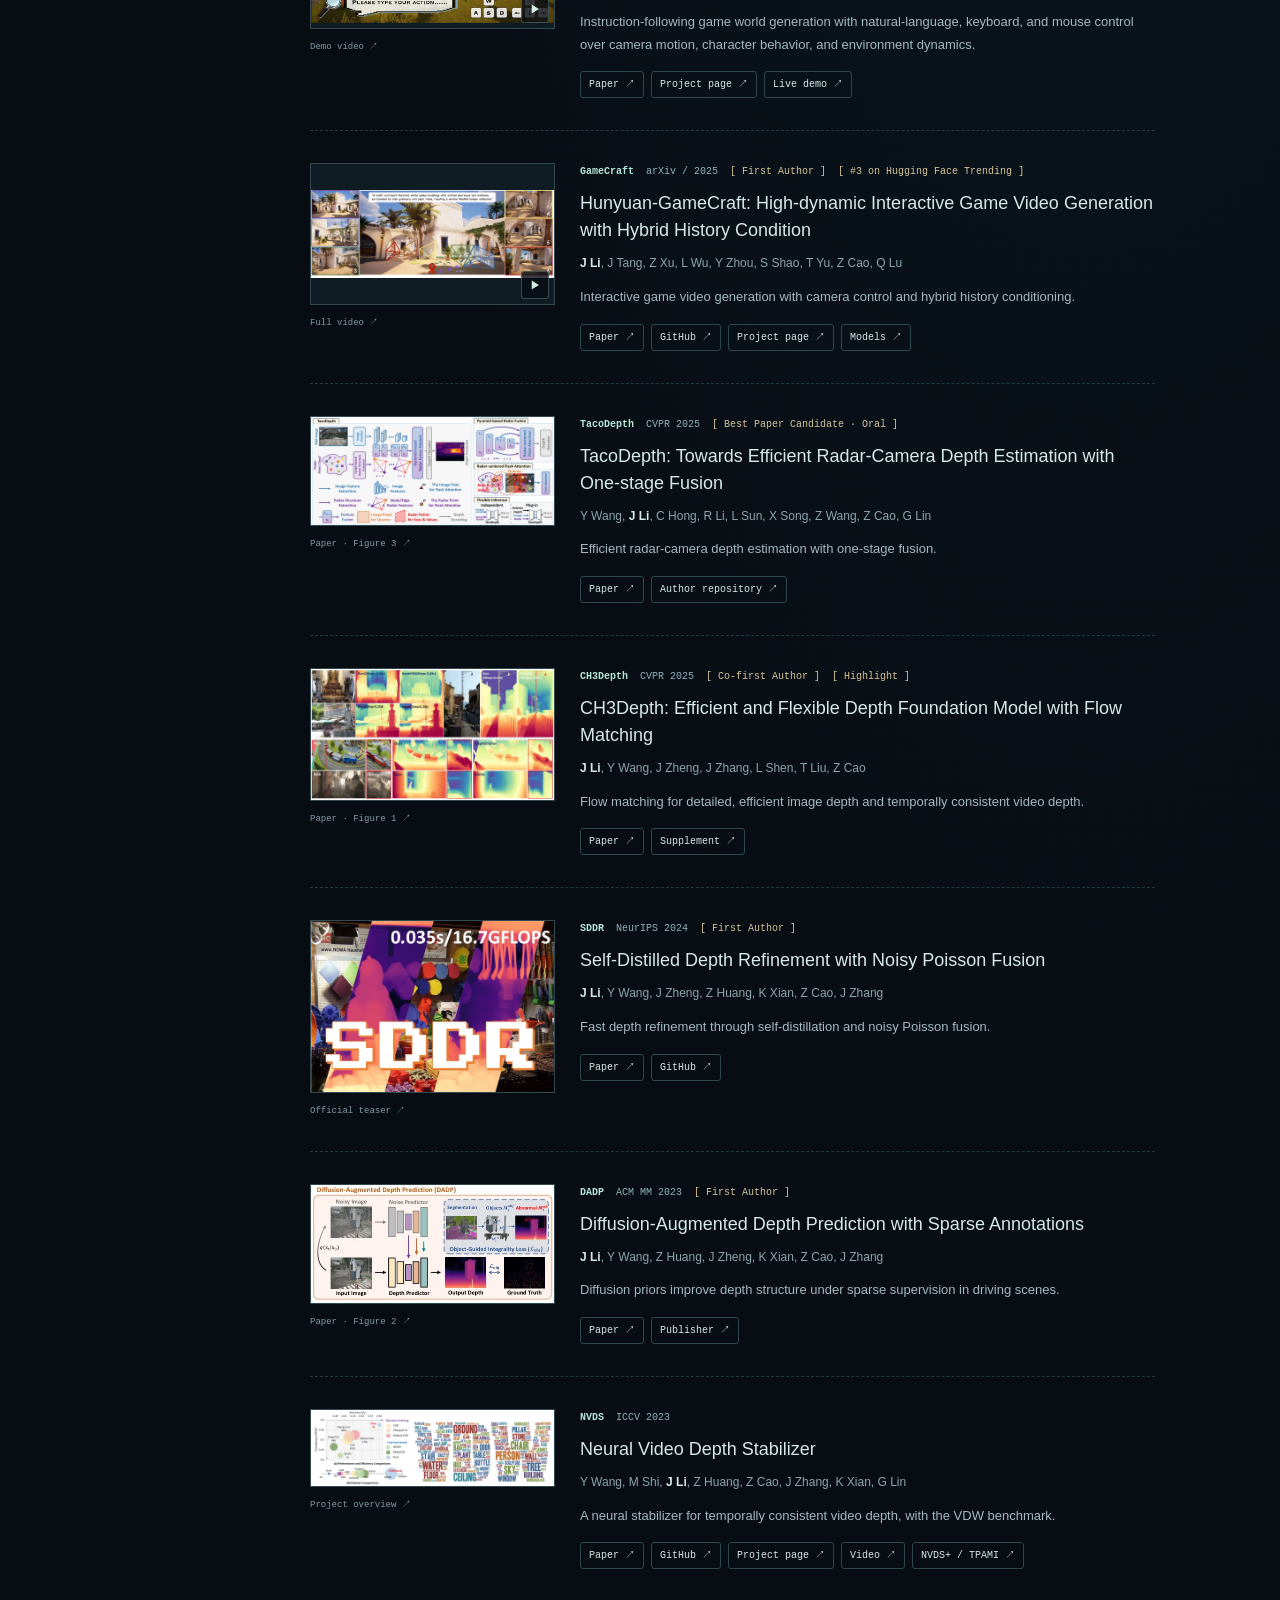
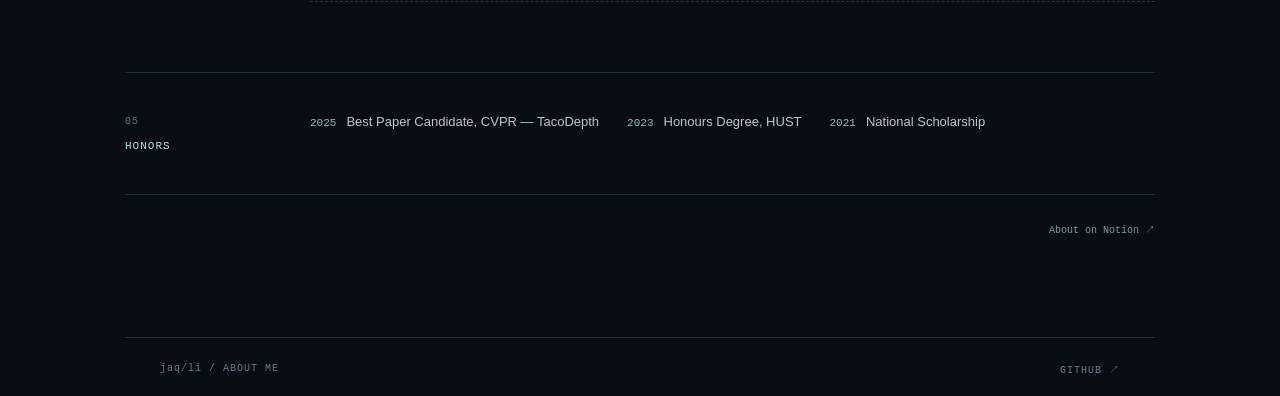
==== commit 8e3395f5: "Use TacoDepth Figure 3 as publication preview" ====
--- a/cv/index.html
+++ b/cv/index.html
@@ -1,5 +1,5 @@
 <!doctype html>
-<html lang="zh-CN"><head><meta charset="UTF-8" /><script src="../navigation-boot.js?v=20261111-profile30"></script><meta name="viewport" content="width=device-width, initial-scale=1" /><meta name="theme-color" content="#080d13" /><meta name="description" content="Jiaqi Li — Senior Researcher at Tencent Hunyuan. World models, visual generation, 3D vision and selected publications." /><title>About Me — jaq/li</title><link rel="icon" href="../assets/favicon.svg" type="image/svg+xml" /><link rel="stylesheet" href="../styles.css?v=20261111-detail39" /><link rel="stylesheet" href="../profile.css?v=20261115-badges" /><script type="module" src="../content.js?v=20261116-tacodepth"></script></head>
+<html lang="zh-CN"><head><meta charset="UTF-8" /><script src="../navigation-boot.js?v=20261111-profile30"></script><meta name="viewport" content="width=device-width, initial-scale=1" /><meta name="theme-color" content="#080d13" /><meta name="description" content="Jiaqi Li — Senior Researcher at Tencent Hunyuan. World models, visual generation, 3D vision and selected publications." /><title>About Me — jaq/li</title><link rel="icon" href="../assets/favicon.svg" type="image/svg+xml" /><link rel="stylesheet" href="../styles.css?v=20261111-detail39" /><link rel="stylesheet" href="../profile.css?v=20261115-badges" /><script type="module" src="../content.js?v=20261116-tacodepth-fig3"></script></head>
 <body class="document-page profile-page" data-section="cv">
 <header class="document-header"><a class="wordmark" href="../">jaq<span>/</span>li</a><a class="back-link" href="../">← 首页</a></header>
 <main class="document-main profile-main">
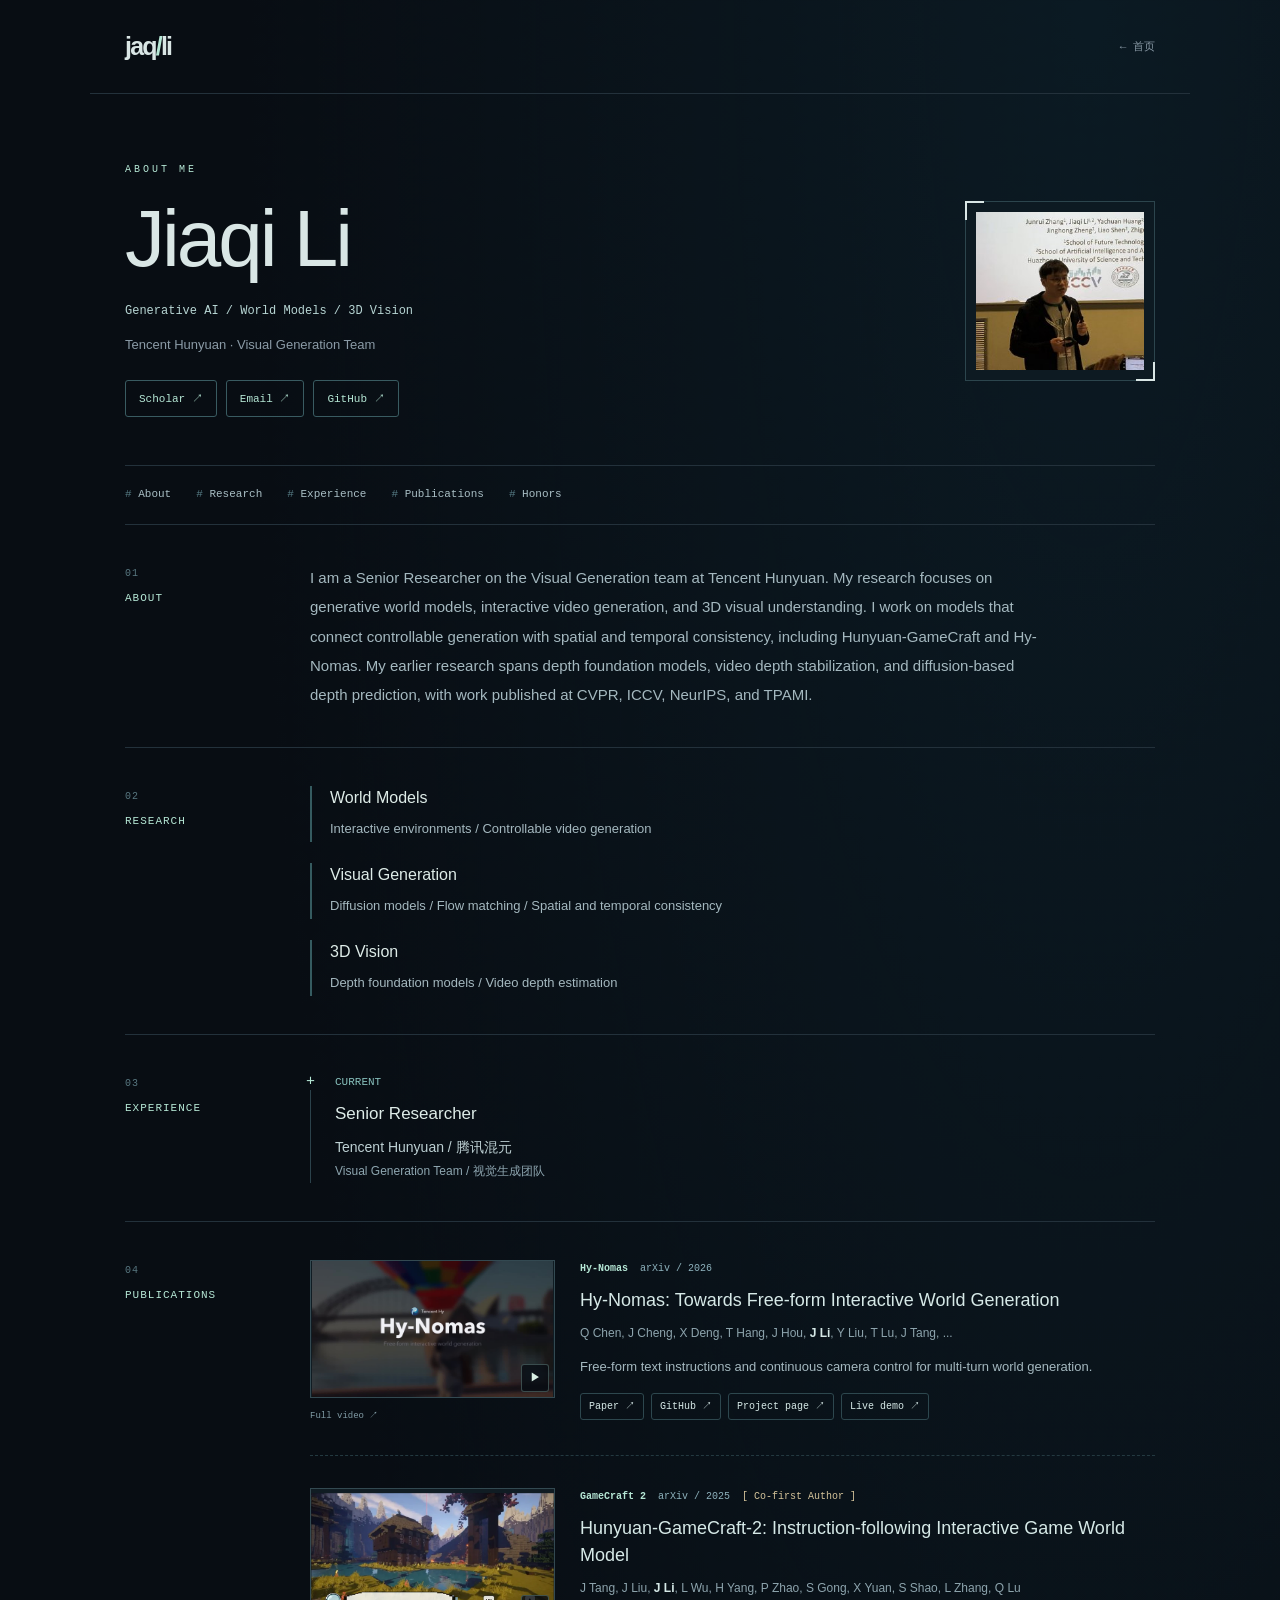
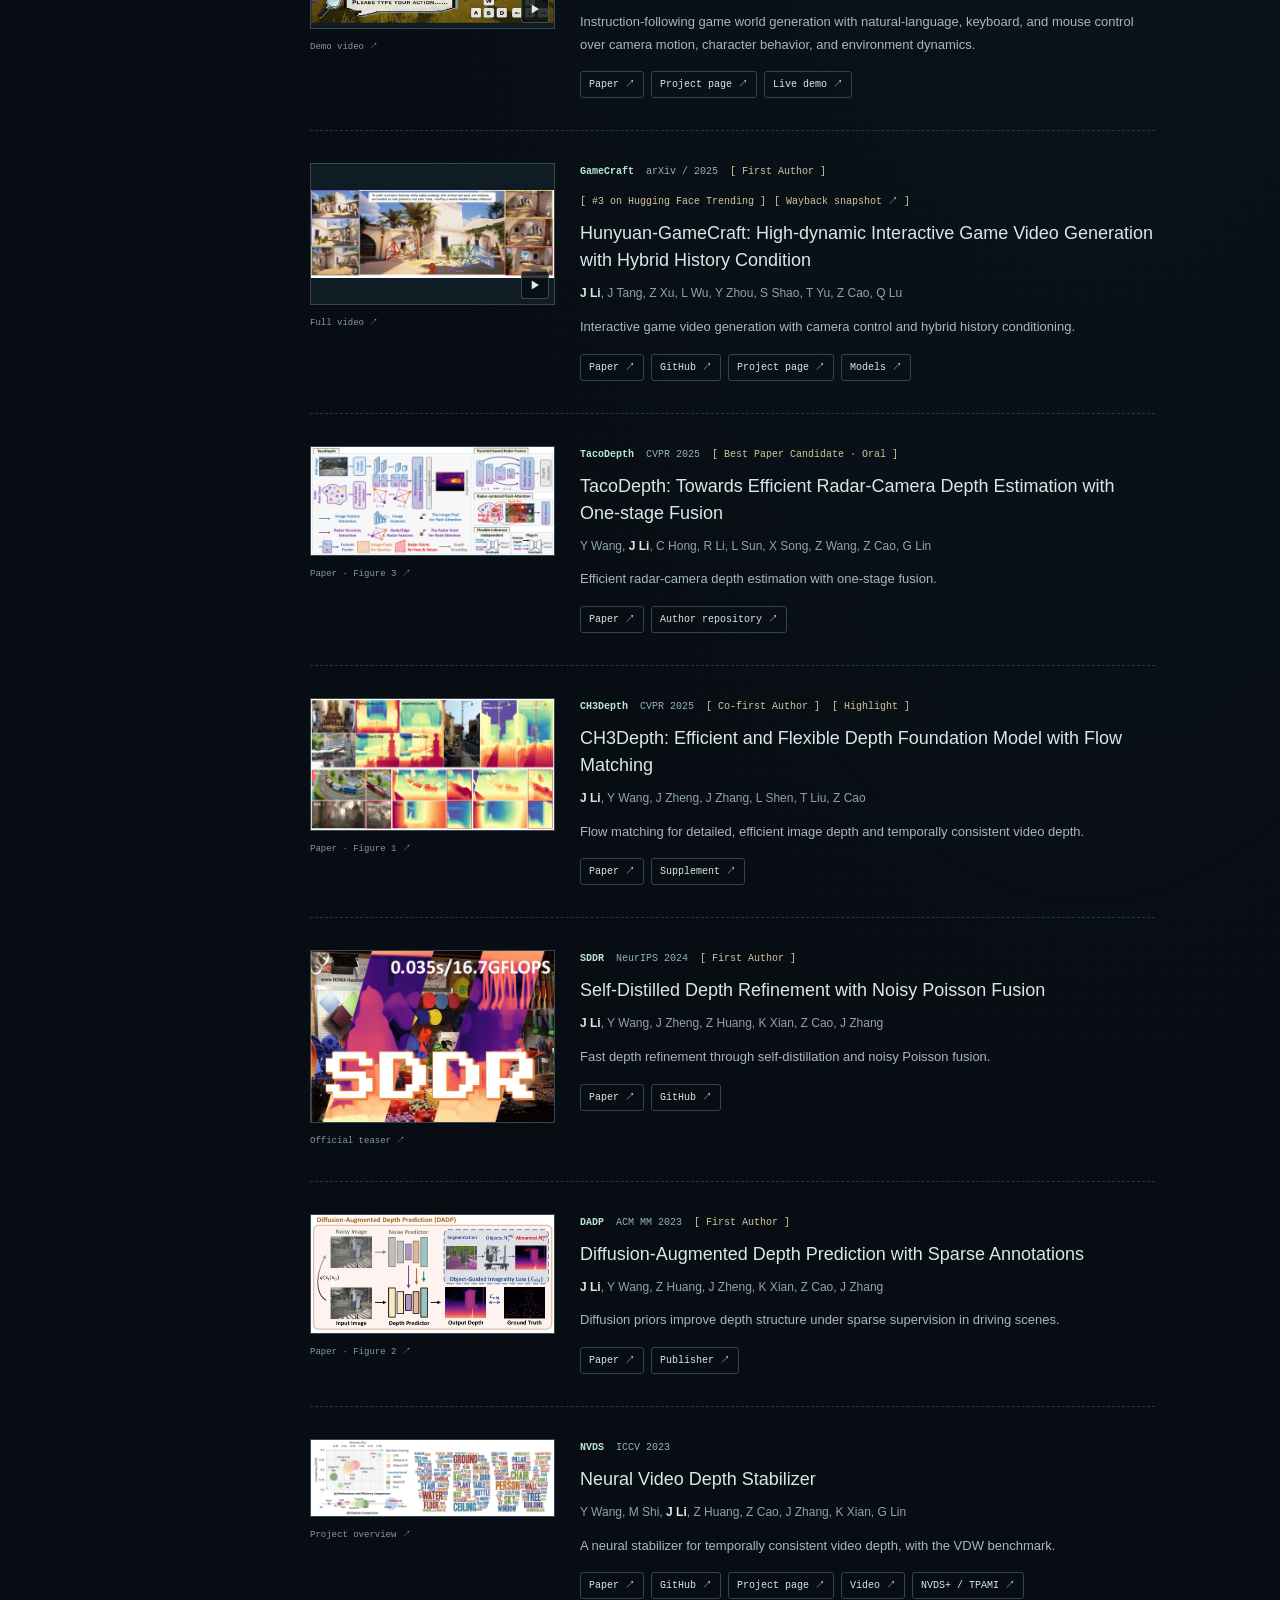
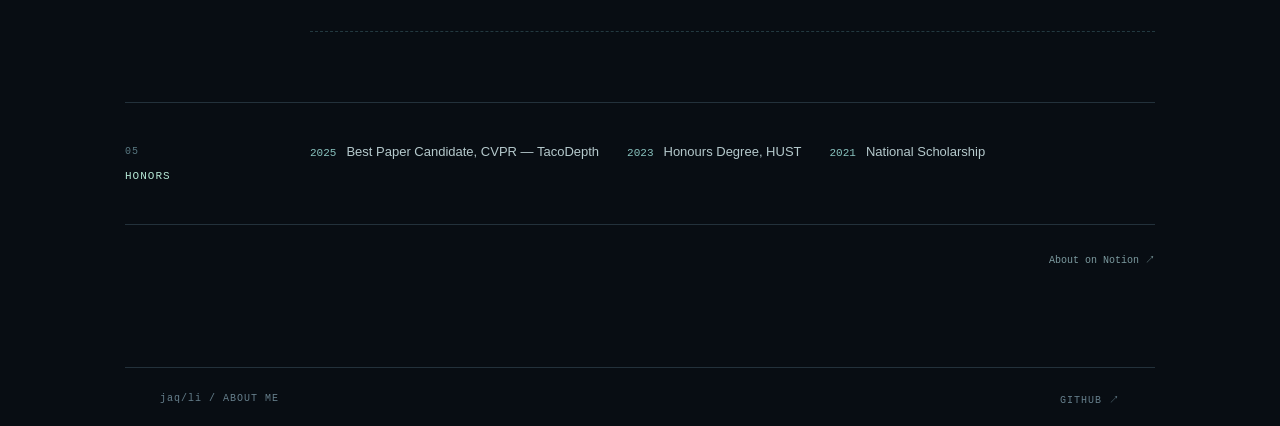
==== commit 34562942: "Link GameCraft trending rank to X and Wayback evidence" ====
--- a/cv/index.html
+++ b/cv/index.html
@@ -1,5 +1,5 @@
 <!doctype html>
-<html lang="zh-CN"><head><meta charset="UTF-8" /><script src="../navigation-boot.js?v=20261111-profile30"></script><meta name="viewport" content="width=device-width, initial-scale=1" /><meta name="theme-color" content="#080d13" /><meta name="description" content="Jiaqi Li — Senior Researcher at Tencent Hunyuan. World models, visual generation, 3D vision and selected publications." /><title>About Me — jaq/li</title><link rel="icon" href="../assets/favicon.svg" type="image/svg+xml" /><link rel="stylesheet" href="../styles.css?v=20261111-detail39" /><link rel="stylesheet" href="../profile.css?v=20261115-badges" /><script type="module" src="../content.js?v=20261116-tacodepth-fig3"></script></head>
+<html lang="zh-CN"><head><meta charset="UTF-8" /><script src="../navigation-boot.js?v=20261111-profile30"></script><meta name="viewport" content="width=device-width, initial-scale=1" /><meta name="theme-color" content="#080d13" /><meta name="description" content="Jiaqi Li — Senior Researcher at Tencent Hunyuan. World models, visual generation, 3D vision and selected publications." /><title>About Me — jaq/li</title><link rel="icon" href="../assets/favicon.svg" type="image/svg+xml" /><link rel="stylesheet" href="../styles.css?v=20261111-detail39" /><link rel="stylesheet" href="../profile.css?v=20261116-ranking-sources" /><script type="module" src="../content.js?v=20261116-ranking-sources"></script></head>
 <body class="document-page profile-page" data-section="cv">
 <header class="document-header"><a class="wordmark" href="../">jaq<span>/</span>li</a><a class="back-link" href="../">← 首页</a></header>
 <main class="document-main profile-main">
--- a/profile.css
+++ b/profile.css
@@ -58,6 +58,7 @@
 .profile-page .publication h3 a { font-size: 18px; }
 .profile-page .publication h3 a:hover { color: var(--accent); text-decoration: underline; text-underline-offset: 4px; }
 .publication-meta { display: flex; gap: 12px; flex-wrap: wrap; align-items: baseline; color: #8eb2bd; font-size: 10px; line-height: 1.8; margin-bottom: 9px; }
+.publication-distinction { display: inline-flex; flex-wrap: wrap; gap: 8px; align-items: baseline; max-width: 100%; }
 .profile-page .publication-meta .profile-badge { color: #d4c39a; font: 10px/1.8 "Courier New", monospace; }
 .profile-badge::before { content: "[ "; }.profile-badge::after { content: " ]"; }
 .profile-page .publication-authors { font-size: 12px; color: #8da4ad; line-height: 1.8; }
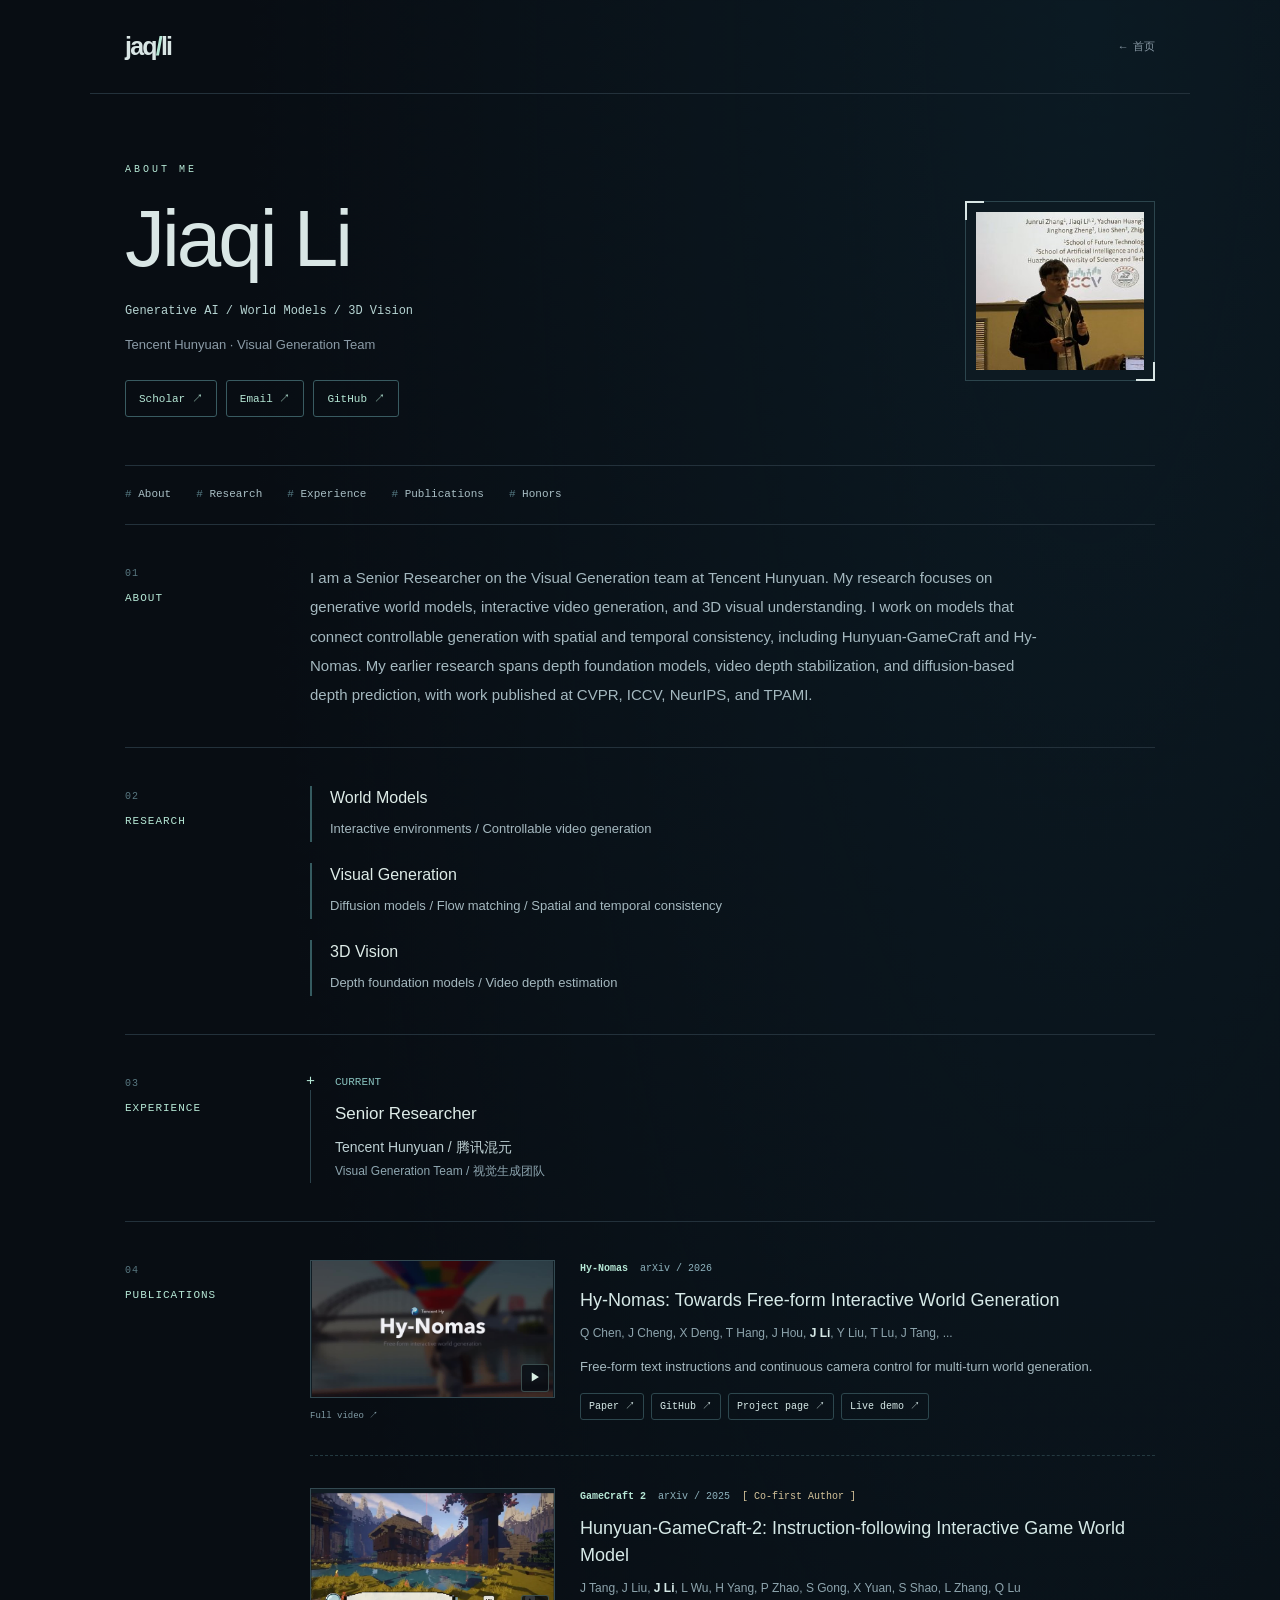
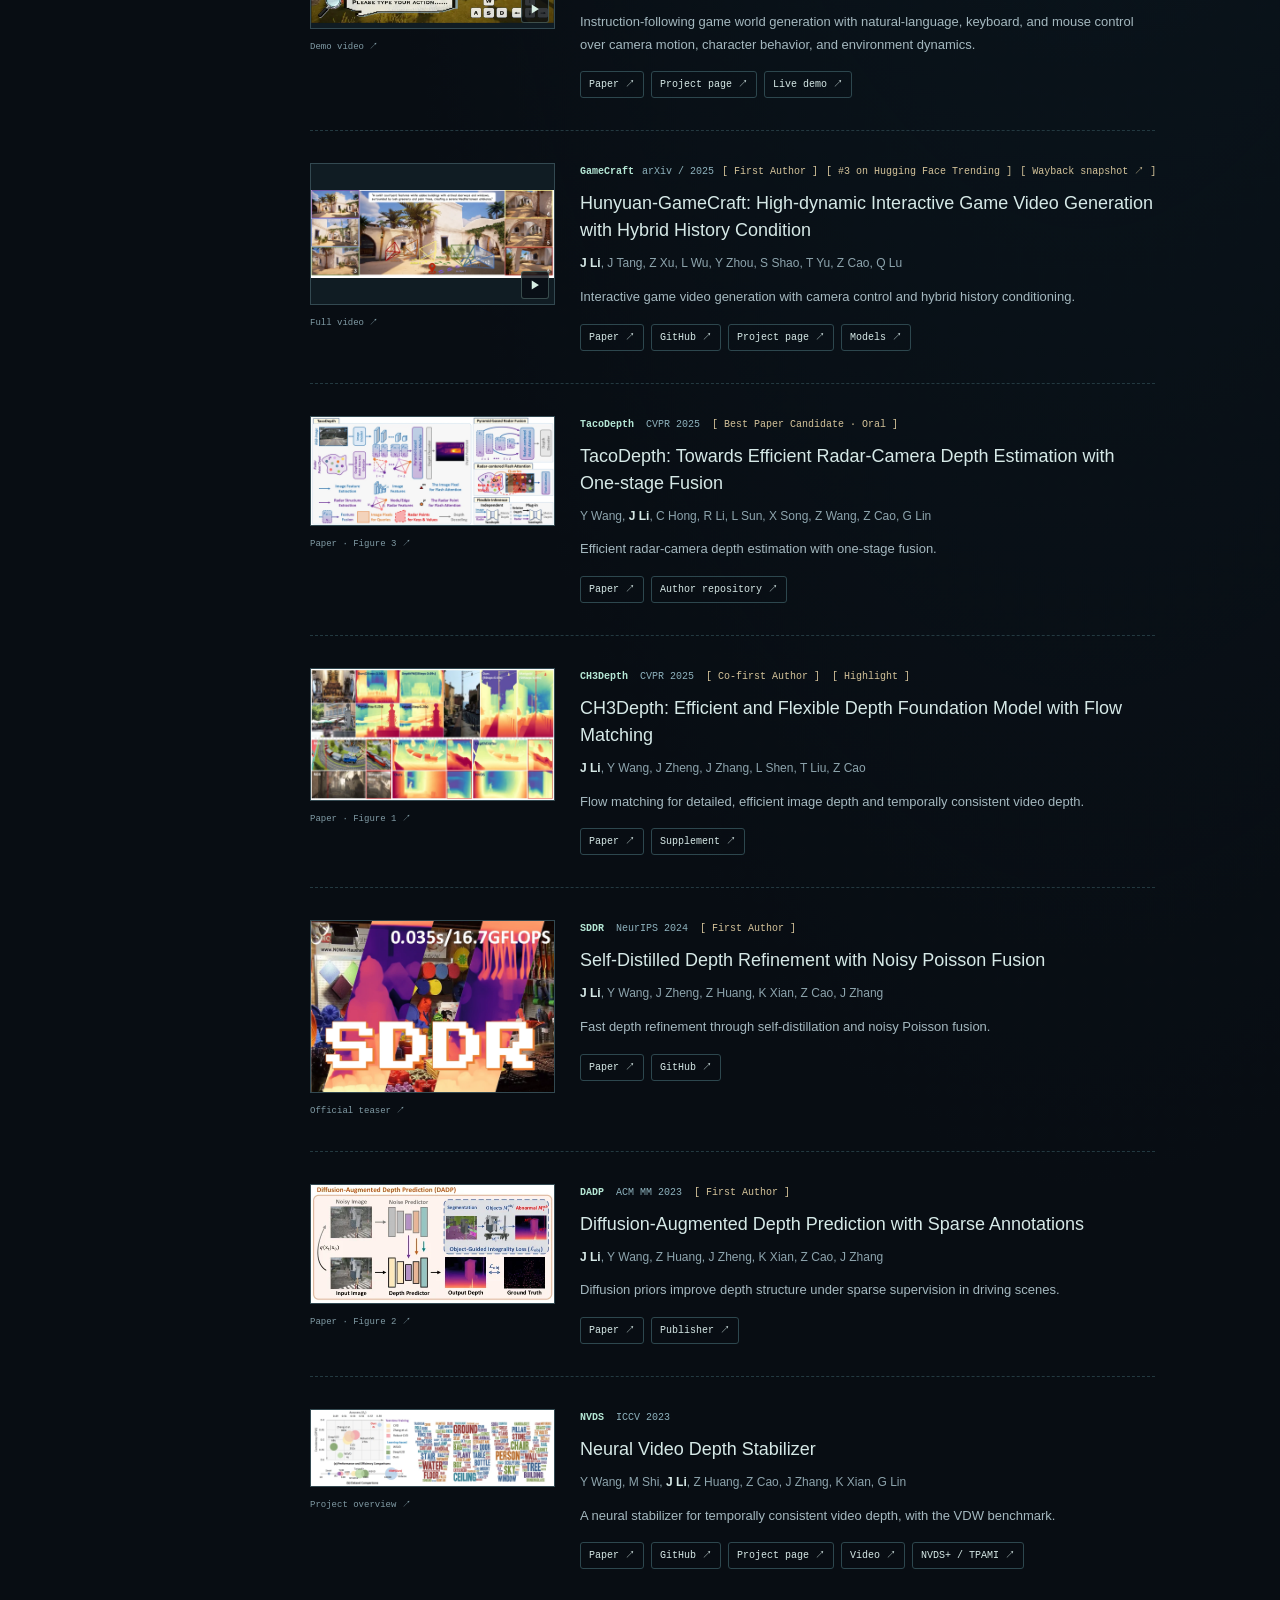
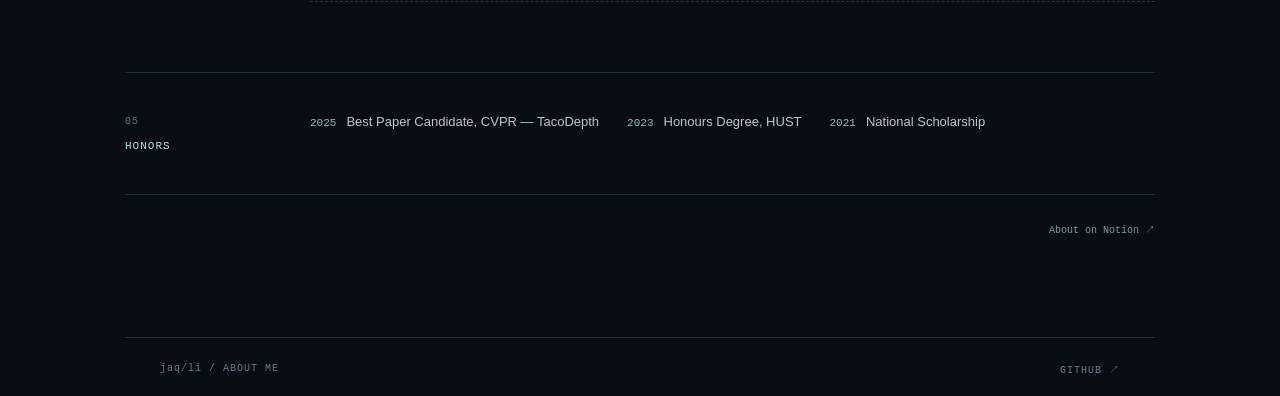
==== commit 31b68405: "Keep GameCraft publication metadata on one line" ====
--- a/cv/index.html
+++ b/cv/index.html
@@ -1,5 +1,5 @@
 <!doctype html>
-<html lang="zh-CN"><head><meta charset="UTF-8" /><script src="../navigation-boot.js?v=20261111-profile30"></script><meta name="viewport" content="width=device-width, initial-scale=1" /><meta name="theme-color" content="#080d13" /><meta name="description" content="Jiaqi Li — Senior Researcher at Tencent Hunyuan. World models, visual generation, 3D vision and selected publications." /><title>About Me — jaq/li</title><link rel="icon" href="../assets/favicon.svg" type="image/svg+xml" /><link rel="stylesheet" href="../styles.css?v=20261111-detail39" /><link rel="stylesheet" href="../profile.css?v=20261116-ranking-sources" /><script type="module" src="../content.js?v=20261116-ranking-sources"></script></head>
+<html lang="zh-CN"><head><meta charset="UTF-8" /><script src="../navigation-boot.js?v=20261111-profile30"></script><meta name="viewport" content="width=device-width, initial-scale=1" /><meta name="theme-color" content="#080d13" /><meta name="description" content="Jiaqi Li — Senior Researcher at Tencent Hunyuan. World models, visual generation, 3D vision and selected publications." /><title>About Me — jaq/li</title><link rel="icon" href="../assets/favicon.svg" type="image/svg+xml" /><link rel="stylesheet" href="../styles.css?v=20261111-detail39" /><link rel="stylesheet" href="../profile.css?v=20261116-gamecraft-inline" /><script type="module" src="../content.js?v=20261116-ranking-sources"></script></head>
 <body class="document-page profile-page" data-section="cv">
 <header class="document-header"><a class="wordmark" href="../">jaq<span>/</span>li</a><a class="back-link" href="../">← 首页</a></header>
 <main class="document-main profile-main">
--- a/profile.css
+++ b/profile.css
@@ -59,6 +59,9 @@
 .profile-page .publication h3 a:hover { color: var(--accent); text-decoration: underline; text-underline-offset: 4px; }
 .publication-meta { display: flex; gap: 12px; flex-wrap: wrap; align-items: baseline; color: #8eb2bd; font-size: 10px; line-height: 1.8; margin-bottom: 9px; }
 .publication-distinction { display: inline-flex; flex-wrap: wrap; gap: 8px; align-items: baseline; max-width: 100%; }
+#paper-gamecraft .publication-meta { flex-wrap: nowrap; gap: 8px; overflow-x: auto; }
+#paper-gamecraft .publication-meta > * { flex-shrink: 0; }
+#paper-gamecraft .publication-distinction { flex-wrap: nowrap; }
 .profile-page .publication-meta .profile-badge { color: #d4c39a; font: 10px/1.8 "Courier New", monospace; }
 .profile-badge::before { content: "[ "; }.profile-badge::after { content: " ]"; }
 .profile-page .publication-authors { font-size: 12px; color: #8da4ad; line-height: 1.8; }
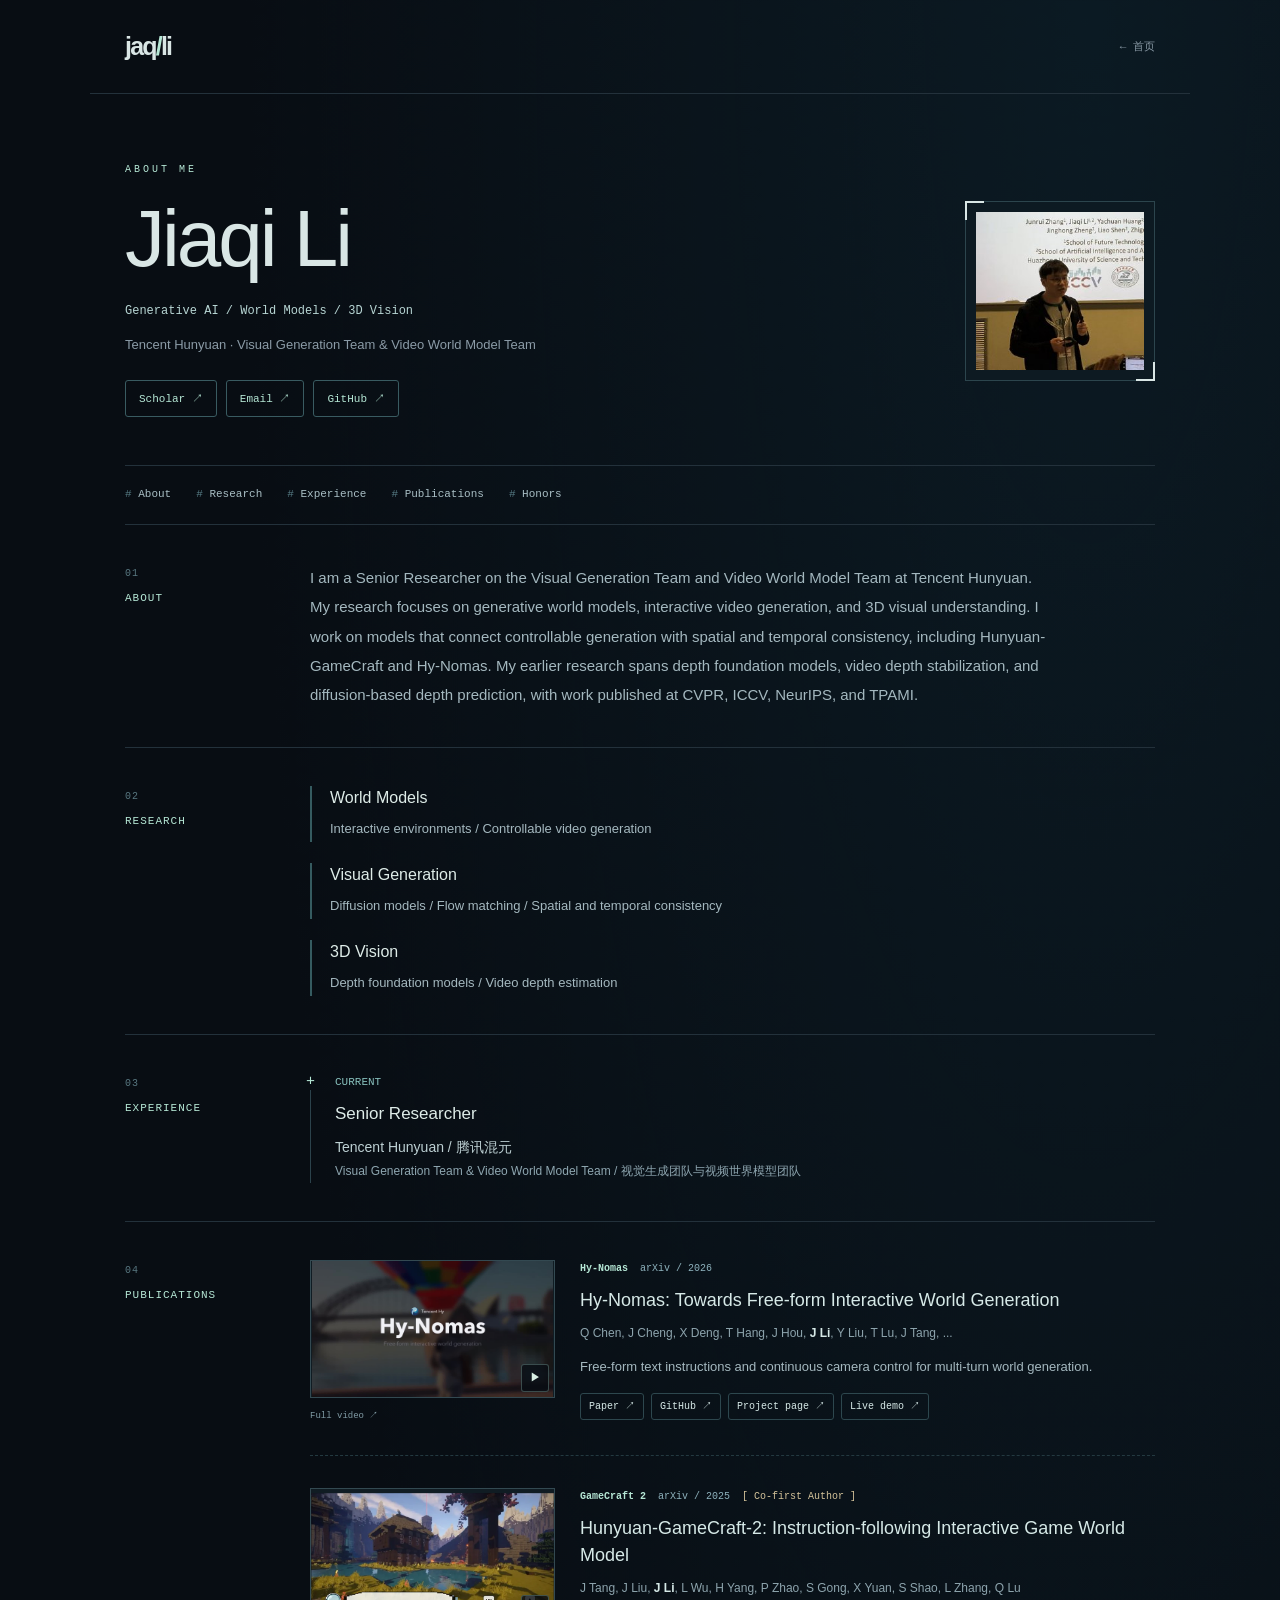
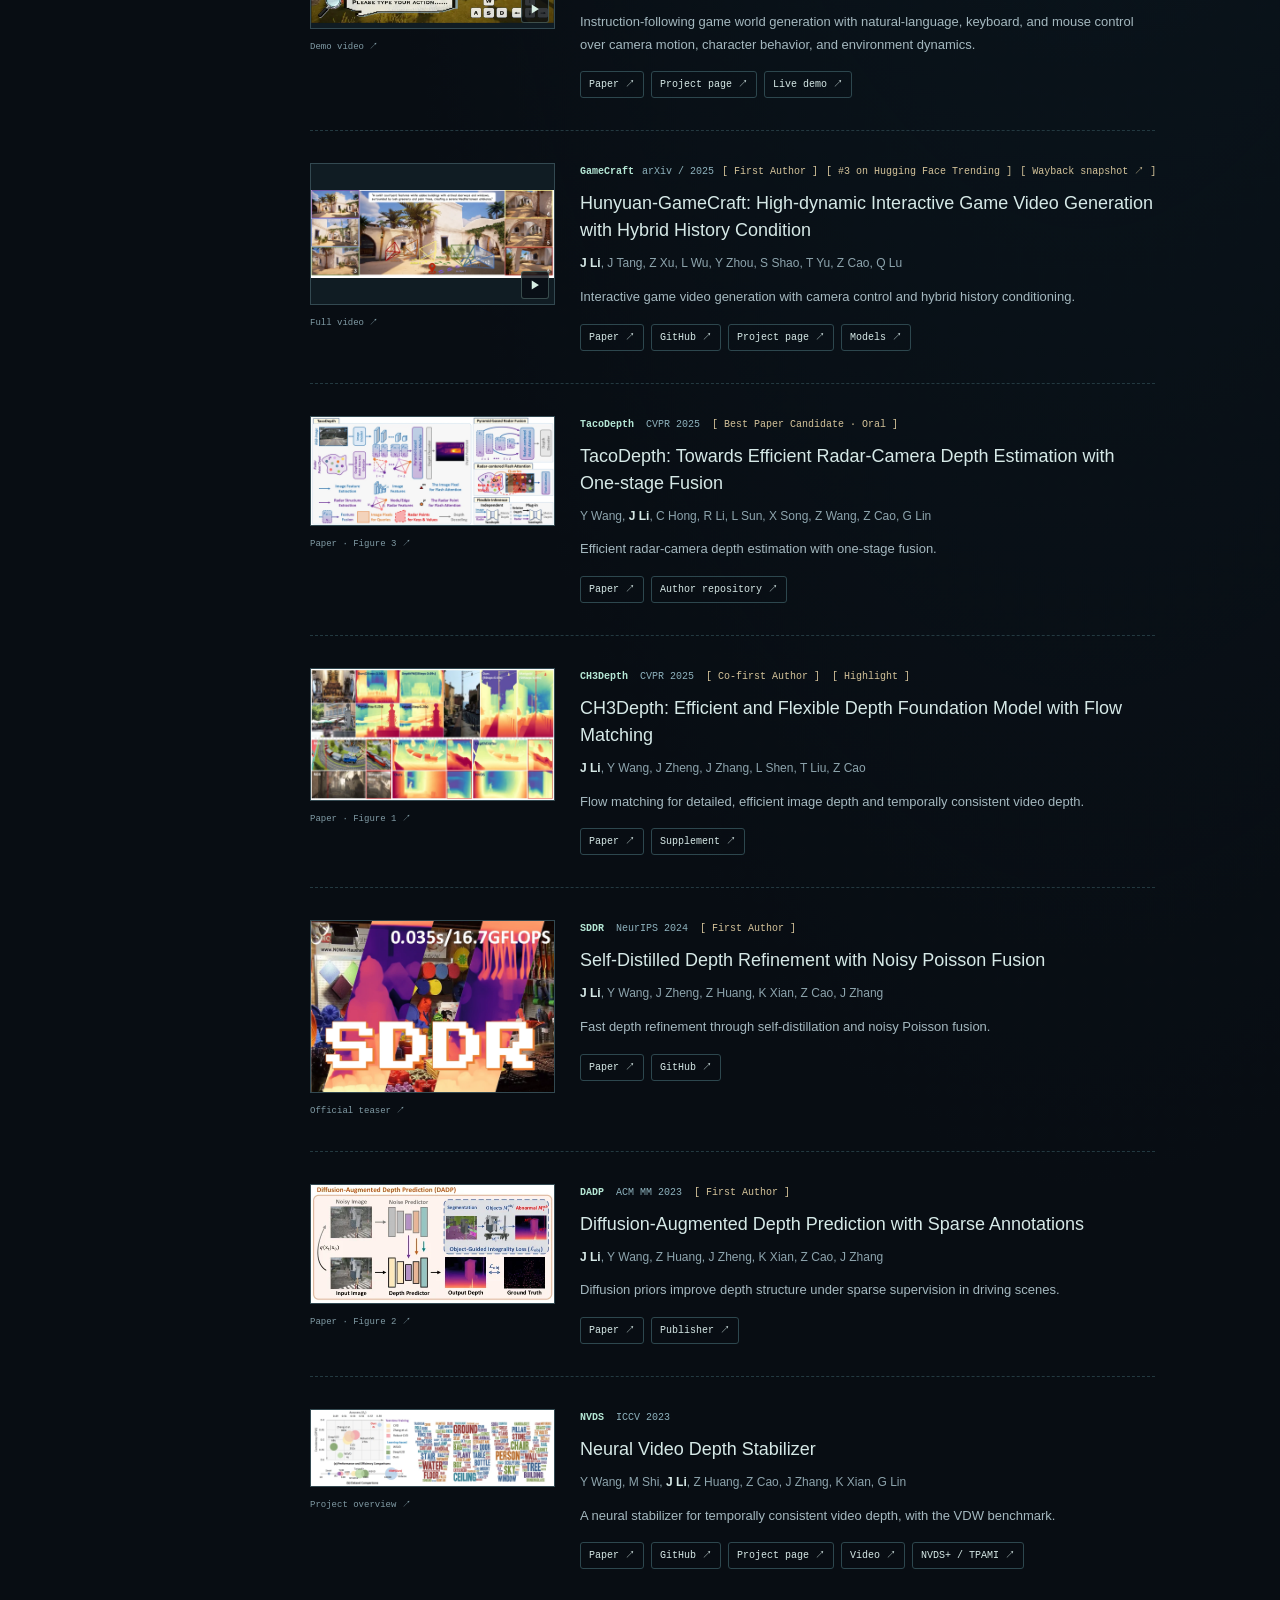
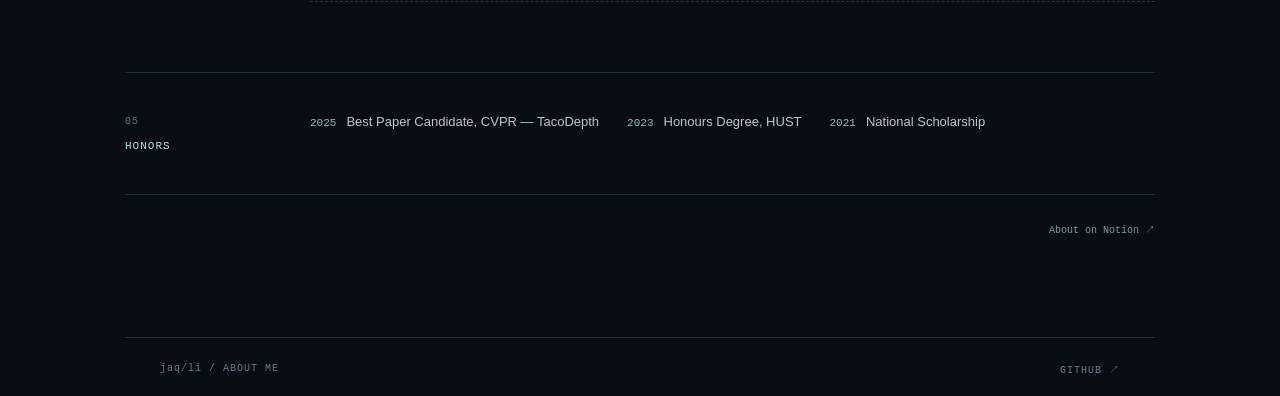
==== commit 3e5199e2: "List both Visual Generation and Video World Model teams" ====
--- a/cv/index.html
+++ b/cv/index.html
@@ -1,5 +1,5 @@
 <!doctype html>
-<html lang="zh-CN"><head><meta charset="UTF-8" /><script src="../navigation-boot.js?v=20261111-profile30"></script><meta name="viewport" content="width=device-width, initial-scale=1" /><meta name="theme-color" content="#080d13" /><meta name="description" content="Jiaqi Li — Senior Researcher at Tencent Hunyuan. World models, visual generation, 3D vision and selected publications." /><title>About Me — jaq/li</title><link rel="icon" href="../assets/favicon.svg" type="image/svg+xml" /><link rel="stylesheet" href="../styles.css?v=20261111-detail39" /><link rel="stylesheet" href="../profile.css?v=20261116-gamecraft-inline" /><script type="module" src="../content.js?v=20261116-ranking-sources"></script></head>
+<html lang="zh-CN"><head><meta charset="UTF-8" /><script src="../navigation-boot.js?v=20261111-profile30"></script><meta name="viewport" content="width=device-width, initial-scale=1" /><meta name="theme-color" content="#080d13" /><meta name="description" content="Jiaqi Li — Senior Researcher at Tencent Hunyuan. World models, visual generation, 3D vision and selected publications." /><title>About Me — jaq/li</title><link rel="icon" href="../assets/favicon.svg" type="image/svg+xml" /><link rel="stylesheet" href="../styles.css?v=20261111-detail39" /><link rel="stylesheet" href="../profile.css?v=20261116-gamecraft-inline" /><script type="module" src="../content.js?v=20261116-teams"></script></head>
 <body class="document-page profile-page" data-section="cv">
 <header class="document-header"><a class="wordmark" href="../">jaq<span>/</span>li</a><a class="back-link" href="../">← 首页</a></header>
 <main class="document-main profile-main">
@@ -8,7 +8,7 @@
     <figure class="profile-portrait" id="profile-picture"><img id="profile-avatar" src="../assets/profile/jiaqi-li.jpg" width="256" height="241" alt="Jiaqi Li" fetchpriority="high" /></figure>
   </section>
   <nav id="profile-nav" class="profile-nav" aria-label="About Me 页面章节" hidden></nav>
-  <div id="content"><section class="profile-section"><h2>ABOUT</h2><div><p>I am a Senior Researcher on the Visual Generation team at Tencent Hunyuan, working on generative world models, interactive video generation, and 3D visual understanding.</p><a class="source-link" href="https://familiar-koi-5e4.notion.site/About-fb5deb79d61040ebad5edaf10e8b7c6e?pvs=74" target="_blank" rel="noopener noreferrer">About on Notion ↗</a></div></section></div>
+  <div id="content"><section class="profile-section"><h2>ABOUT</h2><div><p>I am a Senior Researcher on the Visual Generation Team and Video World Model Team at Tencent Hunyuan, working on generative world models, interactive video generation, and 3D visual understanding.</p><a class="source-link" href="https://familiar-koi-5e4.notion.site/About-fb5deb79d61040ebad5edaf10e8b7c6e?pvs=74" target="_blank" rel="noopener noreferrer">About on Notion ↗</a></div></section></div>
 </main>
 <footer class="document-footer"><span>jaq/li / ABOUT ME</span><a href="https://github.com/jaqli" target="_blank" rel="noopener noreferrer">GITHUB ↗</a></footer>
 </body></html>
